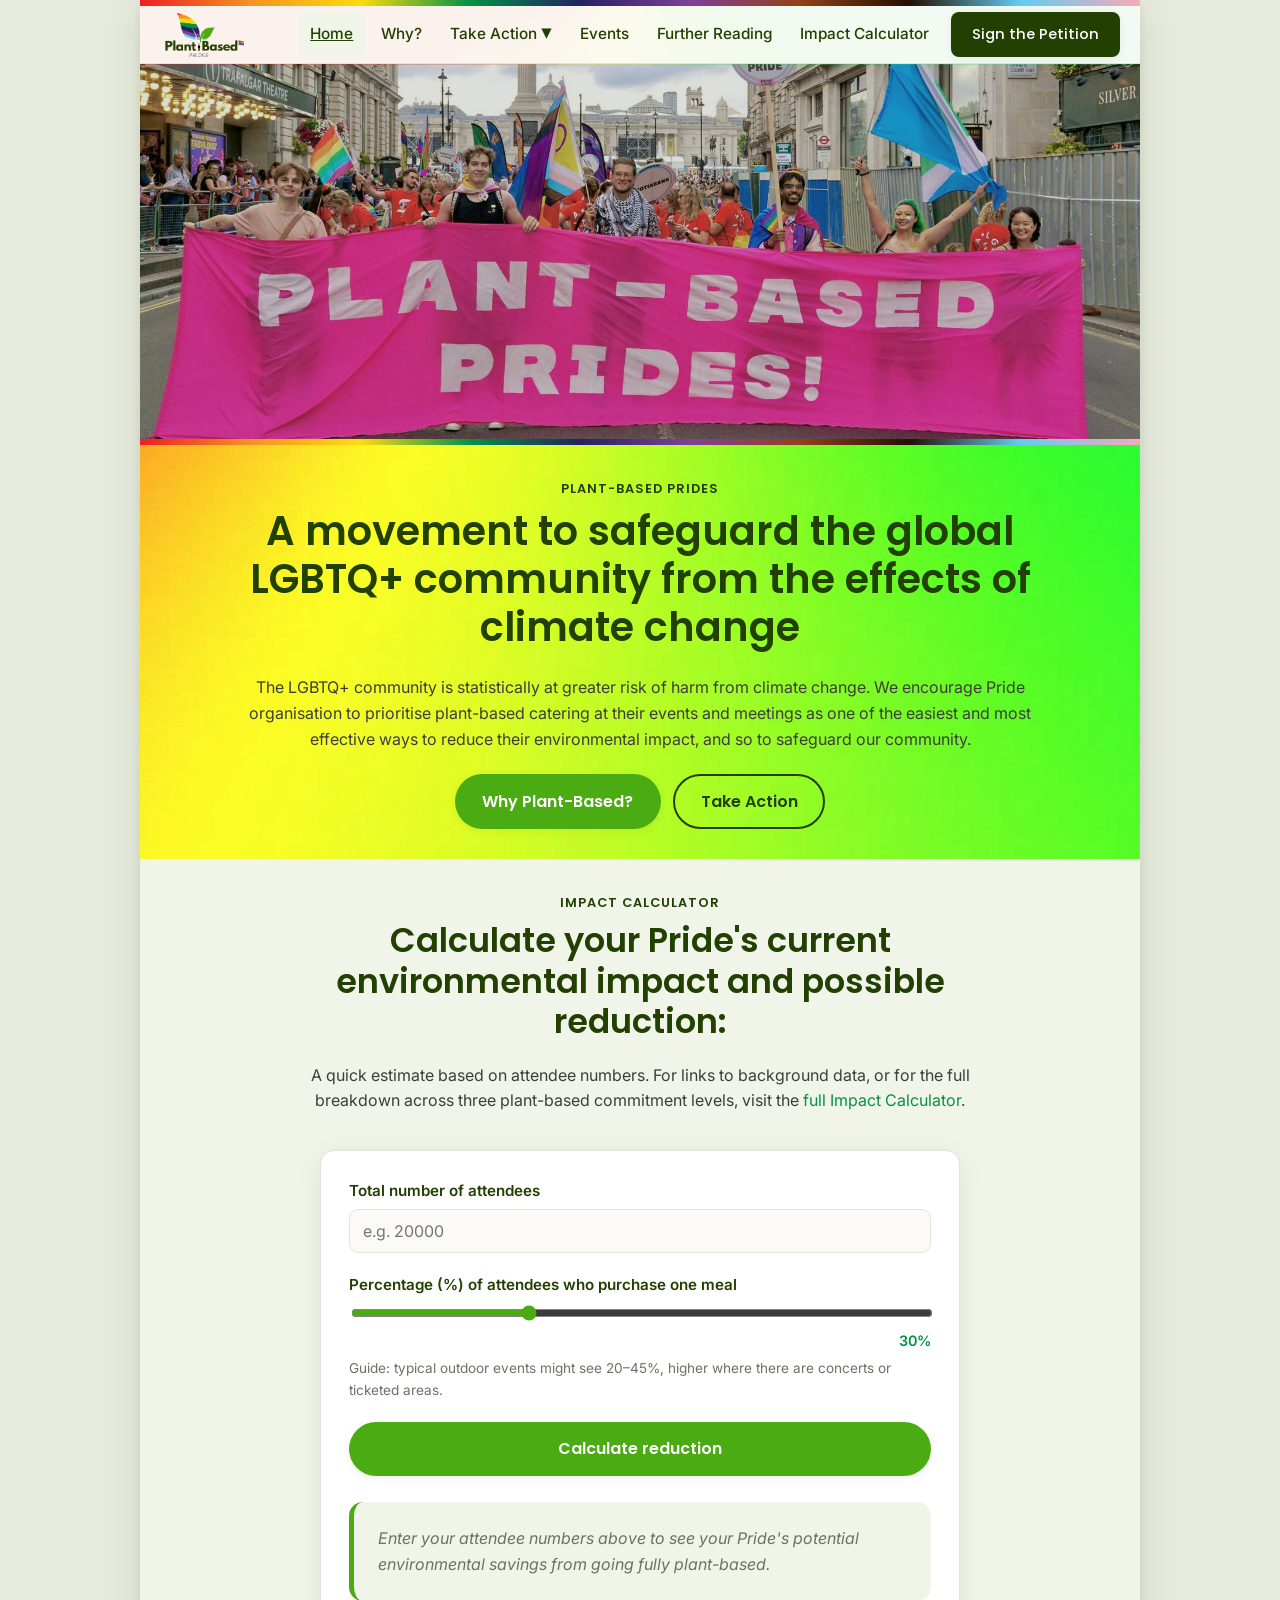
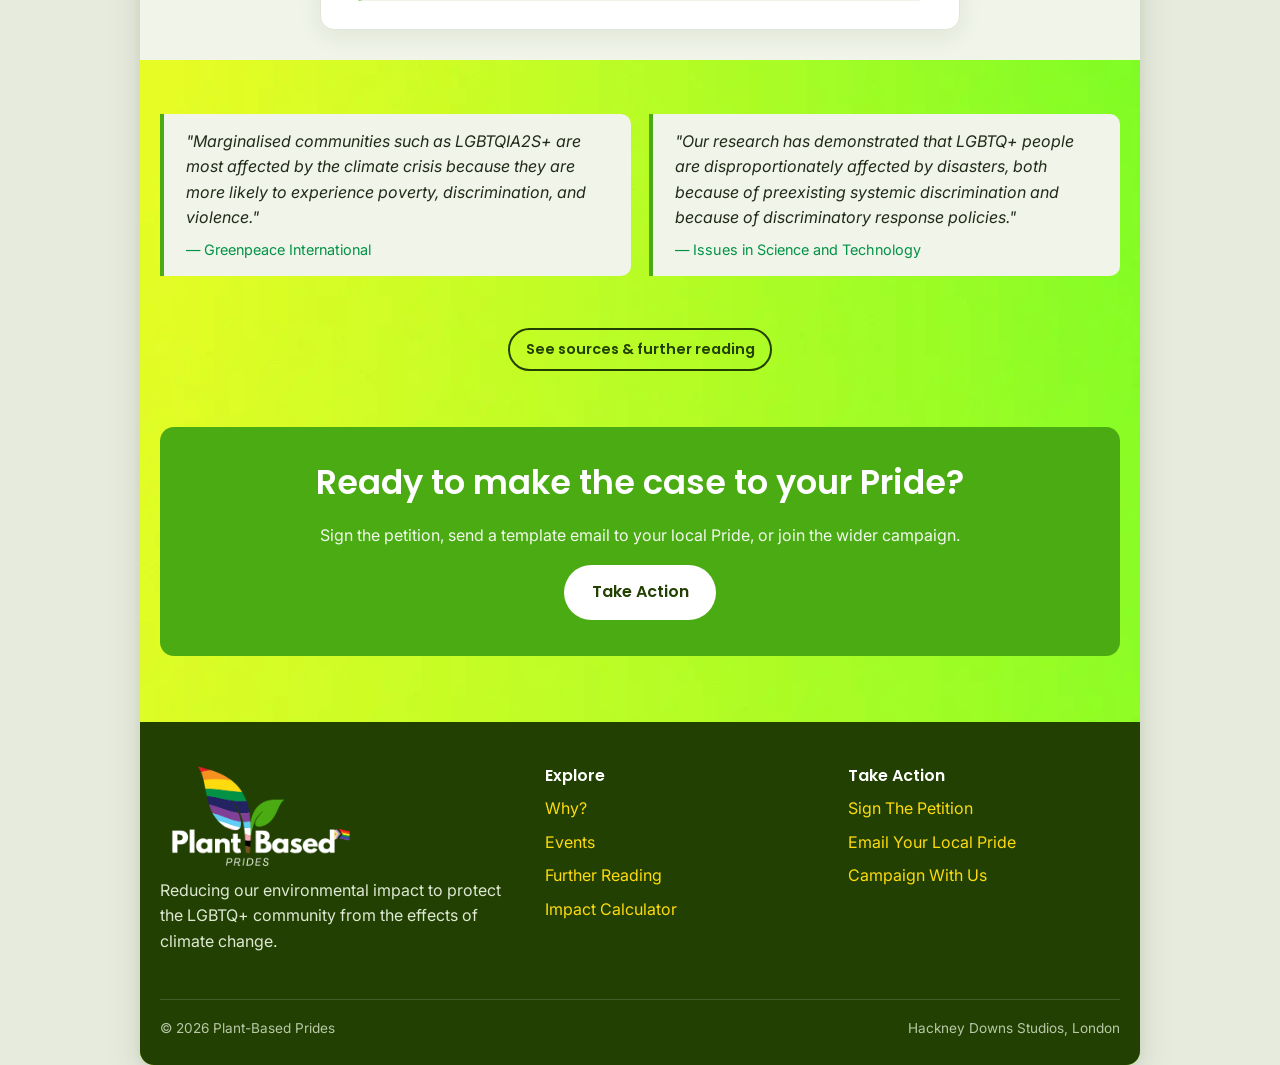
==== index.html @ 800bee1b "Add files via upload" ====
<!DOCTYPE html>
<html lang="en">
<head>
<meta charset="UTF-8" />
<meta name="viewport" content="width=device-width, initial-scale=1.0" />
<title>Plant-Based Prides | Protecting the LGBTQ+ community from climate change</title>
<meta name="description" content="Plant-Based Prides encourages Pride organisations to prioritise plant-based catering, reducing environmental impact to help protect the global LGBTQ+ community from climate change." />
<link rel="icon" type="image/png" href="assets/images/favicon-32.png" />
<link rel="apple-touch-icon" href="assets/images/apple-touch-icon.png" />
<link rel="preconnect" href="https://fonts.googleapis.com" />
<link rel="preconnect" href="https://fonts.gstatic.com" crossorigin />
<link href="https://fonts.googleapis.com/css2?family=Poppins:wght@500;600;700&family=Inter:wght@400;500;600&display=swap" rel="stylesheet" />
<link rel="stylesheet" href="assets/css/style.css" />
</head>
<body>

<div class="page-shell">
<header class="site-header">
  <div class="pride-stripe"></div>
  <div class="nav-wrap">
    <a href="index.html" class="brand">
      <img src="assets/images/logo-text.png" alt="Plant-Based Prides" />
    </a>
    <button class="nav-toggle" aria-label="Toggle navigation" aria-expanded="false">
      <span></span><span></span><span></span>
    </button>
    <nav class="main-nav">
      <ul>
        <li><a href="index.html">Home</a></li>
        <li><a href="why.html">Why?</a></li>
        <li class="has-dropdown">
          <a class="dropdown-toggle" href="take-action.html" aria-expanded="false">Take Action <span class="chev">&#9662;</span></a>
          <ul class="dropdown-menu">
            <li><a href="https://act.plantbasedbritain.org/plant_based_prides_petition" target="_blank" rel="noopener">Sign The Petition<span class="dd-desc">Add your name to the campaign petition</span></a></li>
            <li><a href="email-your-local-pride.html">Email Your Local Pride<span class="dd-desc">Template emails, three ways to make the case</span></a></li>
            <li><a href="https://act.plantbasedbritain.org/plant_based_pride_sign_up" target="_blank" rel="noopener">Campaign With Us<span class="dd-desc">Join the wider Plant-Based Prides campaign</span></a></li>
          </ul>
        </li>
        <li><a href="events.html">Events</a></li>
        <li><a href="further-reading.html">Further Reading</a></li>
        <li><a href="impact-calculator.html">Impact Calculator</a></li>
        <li><a class="btn btn-primary btn-sm" href="https://act.plantbasedbritain.org/plant_based_prides_petition" target="_blank" rel="noopener">Sign the Petition</a></li>
      </ul>
    </nav>
  </div>
</header>

<main>

  <section class="hero">
    <div class="hero-media hero-media--home">
      <img src="assets/images/hero-home.jpg" alt="Plant-Based Prides marchers carrying a pink banner reading 'Plant-Based Prides!' through central London" />
      <div class="hero-caption">
        <div class="container">
          <p class="hero-tagline"></p>
        </div>
      </div>
    </div>
    <div class="pride-stripe"></div>
  </section>

  <section>
    <div class="container container-narrow text-center">
      <span class="eyebrow">Plant-Based Prides</span>
      <h1>A movement to safeguard the global LGBTQ+ community from the effects of climate change</h1>
      <p>The LGBTQ+ community is statistically at greater risk of harm from climate change. We encourage Pride organisation to prioritise plant-based catering at their events and meetings as one of the easiest and most effective ways to reduce their environmental impact, and so to safeguard our community.</p>
      <div class="btn-group" style="justify-content:center; margin-top: 22px;">
        <a href="why.html" class="btn btn-primary">Why Plant-Based?</a>
        <a href="take-action.html" class="btn btn-outline">Take Action</a>
      </div>
    </div>
  </section>

  <section class="section-alt">
    <div class="container">
      <div class="text-center" style="max-width:680px; margin:0 auto 36px;">
        <span class="eyebrow">Impact Calculator</span>
        <h2>Calculate your Pride's current environmental impact and possible reduction:</h2>
        <p>A quick estimate based on attendee numbers. For links to background data, or for the full breakdown across three plant-based commitment levels, visit the <a href="impact-calculator.html">full Impact Calculator</a>.</p>
      </div>

      <div class="calc-card" style="max-width:640px; margin:0 auto;">
        <form id="miniCalcForm">
          <div class="field">
            <label for="miniAttendees">Total number of attendees</label>
            <input type="number" id="miniAttendees" min="0" placeholder="e.g. 20000" required />
          </div>
          <div class="field">
            <label for="miniMealPercent">Percentage (%) of attendees who purchase one meal</label>
            <input type="range" id="miniMealPercent" min="0" max="100" value="30" />
            <div class="range-value"><span id="miniMealPercentValue">30</span>%</div>
            <p class="field-hint">Guide: typical outdoor events might see 20&ndash;45%, higher where there are concerts or ticketed areas.</p>
          </div>
          <button type="submit" class="btn btn-primary btn-block">Calculate reduction</button>
        </form>

        <div class="results-panel empty" id="miniResults">
          Enter your attendee numbers above to see your Pride's potential environmental savings from going fully plant-based.
        </div>
      </div>
    </div>
  </section>

  <section>
    <div class="container">
      <div class="quote-grid">
        <blockquote>
          "Marginalised communities such as LGBTQIA2S+ are most affected by the climate crisis because they are more likely to experience poverty, discrimination, and violence."
          <cite>&mdash; Greenpeace International</cite>
        </blockquote>
        <blockquote>
          "Our research has demonstrated that LGBTQ+ people are disproportionately affected by disasters, both because of preexisting systemic discrimination and because of discriminatory response policies."
          <cite>&mdash; Issues in Science and Technology</cite>
        </blockquote>
      </div>
      <div class="text-center" style="margin-top:28px;">
        <a href="further-reading.html" class="btn btn-outline btn-sm">See sources &amp; further reading</a>
      </div>
    </div>
  </section>

  <section class="section-tight">
    <div class="container">
      <div class="cta-banner">
        <h2>Ready to make the case to your Pride?</h2>
        <p>Sign the petition, send a template email to your local Pride, or join the wider campaign.</p>
        <div class="btn-group" style="justify-content:center;">
          <a href="take-action.html" class="btn btn-white">Take Action</a>
        </div>
      </div>
    </div>
  </section>

</main>

<footer class="site-footer">
  <div class="container">
    <div class="footer-grid">
      <div class="footer-brand">
        <img src="assets/images/logo-text-light.png" alt="Plant-Based Prides" />
        <p>Reducing our environmental impact to protect the LGBTQ+ community from the effects of climate change.</p>
      </div>
      <div>
        <h4>Explore</h4>
        <ul>
          <li><a href="why.html">Why?</a></li>
          <li><a href="events.html">Events</a></li>
          <li><a href="further-reading.html">Further Reading</a></li>
          <li><a href="impact-calculator.html">Impact Calculator</a></li>
        </ul>
      </div>
      <div>
        <h4>Take Action</h4>
        <ul>
          <li><a href="https://act.plantbasedbritain.org/plant_based_prides_petition" target="_blank" rel="noopener">Sign The Petition</a></li>
          <li><a href="email-your-local-pride.html">Email Your Local Pride</a></li>
          <li><a href="https://act.plantbasedbritain.org/plant_based_pride_sign_up" target="_blank" rel="noopener">Campaign With Us</a></li>
        </ul>
      </div>
    </div>
    <div class="footer-bottom">
      <span>&copy; <span id="year"></span> Plant-Based Prides</span>
      <span>Hackney Downs Studios, London</span>
    </div>
  </div>
</footer>
</div>

<script>document.getElementById('year').textContent = new Date().getFullYear();</script>
<script src="assets/js/calculator.js"></script>
<script src="assets/js/main.js"></script>
<script>
  document.addEventListener("DOMContentLoaded", () => {
    const slider = document.getElementById("miniMealPercent");
    const sliderValue = document.getElementById("miniMealPercentValue");
    const form = document.getElementById("miniCalcForm");
    const results = document.getElementById("miniResults");

    slider.addEventListener("input", () => { sliderValue.textContent = slider.value; });

    form.addEventListener("submit", (e) => {
      e.preventDefault();
      const attendees = document.getElementById("miniAttendees").value;
      const mealPercent = slider.value;
      const r = PBP_CALC.compute(attendees, mealPercent, 100);

      if (!attendees || Number(attendees) <= 0) {
        results.classList.add("empty");
        results.innerHTML = "Please enter a valid number of attendees.";
        return;
      }

      results.classList.remove("empty");
      results.innerHTML = `
        <h3>Going 100% plant-based could save:</h3>
        <div class="stat-grid">
          <div class="stat"><span class="stat-value">${PBP_CALC.fmt(r.co2Saved, 0)} kg</span><span class="stat-label">CO&#8322;e saved</span></div>
          <div class="stat"><span class="stat-value">${PBP_CALC.fmt(r.landSaved, 0)} ft&sup2;</span><span class="stat-label">Land saved</span></div>
          <div class="stat"><span class="stat-value">${PBP_CALC.fmt(r.waterSaved, 0)} L</span><span class="stat-label">Water saved</span></div>
        </div>
        <p class="equivalents">That's roughly the same as ${PBP_CALC.fmt(r.equivalents.treesSaved,0)} trees' worth of CO&#8322; absorbed in a year, and ${PBP_CALC.fmt(r.equivalents.poolsSaved,2)} Olympic swimming pools of water.</p>
        <p><a href="impact-calculator.html">See the 60% and 30% plant-based options &rarr;</a></p>
      `;
    });
  });
</script>

</body>
</html>
---- assets/css/style.css ----
/* ==========================================================================
   Plant-Based Prides — global stylesheet
   Palette sampled directly from the campaign logo:
   - Dark green   #214001  (wordmark / body headings)
   - Leaf green   #4BAB13  (primary action colour)
   - Deep green   #029246  (secondary accent / stripe)
   - Charcoal     #3D3D3D  (body text)
   Progress Pride flag colours (decorative stripe only):
   red #EE1E25, orange #F59121, yellow #FEDB0E, green #029246,
   navy #232262, purple #804096, light blue #61CDF4, pink #F7AAB6
   ========================================================================== */

:root {
  --pbp-dark-green: #214001;
  --pbp-green: #4bab13;
  --pbp-green-deep: #029246;
  --pbp-charcoal: #3d3d3d;
  --pbp-ink: #202b18;
  --pbp-bg: #fbfaf6;
  --pbp-bg-alt: #f0f4e9;
  --pbp-white: #ffffff;
  --pbp-border: #e1e5d8;

  --pbp-red: #ee1e25;
  --pbp-orange: #f59121;
  --pbp-yellow: #fedb0e;
  --pbp-navy: #232262;
  --pbp-purple: #804096;
  --pbp-lightblue: #61cdf4;
  --pbp-pink: #f7aab6;
  --pbp-brown: #934118;
  --pbp-black: #240f00;

  --pride-stripe: linear-gradient(
    90deg,
    var(--pbp-red) 0%,
    var(--pbp-orange) 11%,
    var(--pbp-yellow) 22%,
    var(--pbp-green-deep) 33%,
    var(--pbp-navy) 44%,
    var(--pbp-purple) 55%,
    var(--pbp-brown) 66%,
    var(--pbp-black) 77%,
    var(--pbp-lightblue) 88%,
    var(--pbp-pink) 100%
  );

  --font-heading: "Poppins", "Segoe UI", system-ui, sans-serif;
  --font-body: "Inter", "Segoe UI", system-ui, -apple-system, sans-serif;

  --container-width: 1000px;
  --radius: 14px;
  --shadow-soft: 0 6px 24px rgba(33, 64, 1, 0.08);
  --shadow-card: 0 2px 10px rgba(33, 64, 1, 0.07);
}

/* ---------- Reset ---------- */
* { box-sizing: border-box; }
html { scroll-behavior: smooth; }
body {
  margin: 0;
  font-family: var(--font-body);
  color: var(--pbp-charcoal);
  background: #e7ebde;
  line-height: 1.6;
  -webkit-font-smoothing: antialiased;
}

/* Boxed page shell — keeps the whole site (including hero images) capped at
   a comfortable reading width, set slightly apart from the page backdrop
   with a soft shadow. */
.page-shell {
  max-width: var(--container-width);
  margin: 0 auto;
  background-color: var(--pbp-bg);
  /* Decorative background: bg-tile.webp is bg.png stacked on top of its own
     vertical flip (so it's twice bg.png's height). Anchoring it to the top
     and repeating it vertically means the first "page" of it lines up with
     bg.png exactly (i.e. pages under ~3000px just show the top of bg.png,
     cropped at the bottom, same on every page); on taller pages it carries
     on into the mirrored half and then repeats, and because each half is a
     mirror of the last, the repeat is seamless with no visible join.
     Regenerate bg-tile.webp (see README-SITE-GUIDE.md) if bg.png changes. */
  background-image: url("../images/bg-tile.webp");
  background-repeat: repeat-y;
  background-position: top center;
  background-size: 100% auto;
  box-shadow: 0 10px 34px rgba(33, 64, 1, 0.14), 0 2px 8px rgba(33, 64, 1, 0.06);
  /* Curved corners only at the bottom — square at the top. */
  border-radius: 0 0 var(--radius) var(--radius);
  overflow: hidden;
  min-height: 100vh;
}
@media (max-width: 800px) {
  .page-shell { box-shadow: none; border-radius: 0; }
}
img { max-width: 100%; display: block; }
a { color: var(--pbp-green-deep); text-decoration: none; }
a:hover { text-decoration: underline; }
h1, h2, h3, h4 {
  font-family: var(--font-heading);
  color: var(--pbp-dark-green);
  line-height: 1.2;
  margin: 0 0 0.6em;
  font-weight: 600;
}
h1 { font-size: clamp(2rem, 4.5vw, 2.5rem); }
h2 { font-size: clamp(1.5rem, 3vw, 2.1rem); }
h3 { font-size: 1.25rem; }
p { margin: 0 0 1em; }
ul, ol { padding-left: 1.3em; }
blockquote {
  margin: 1.5em 0;
  padding: 0.9em 1.4em;
  border-left: 4px solid var(--pbp-green);
  background: var(--pbp-bg-alt);
  border-radius: 0 10px 10px 0;
  font-style: italic;
  color: var(--pbp-ink);
}
blockquote cite {
  display: block;
  margin-top: 0.5em;
  font-style: normal;
  font-size: 0.9rem;
  color: var(--pbp-green-deep);
}
code { background: var(--pbp-bg-alt); padding: 0.1em 0.4em; border-radius: 4px; }

/* ---------- Layout helpers ---------- */
.container {
  width: 100%;
  max-width: var(--container-width);
  margin: 0 auto;
  padding: 0 20px;
}
.container-narrow { max-width: 860px; }
.container-narrow { padding: 0 8px; }
section { padding: 30px 0; }
.section-alt { background: var(--pbp-bg-alt); }
.section-tight { padding: 26px 0; }
.text-center { text-align: center; }
.stack-sm > * + * { margin-top: 0.75em; }

.pride-stripe {
  height: 6px;
  width: 100%;
  background: var(--pride-stripe);
}

.eyebrow {
  display: inline-block;
  font-family: var(--font-heading);
  font-weight: 600;
  font-size: 0.8rem;
  letter-spacing: 0.08em;
  text-transform: uppercase;
  color: var(--pbp-dark-green);
  margin-bottom: 0.6em;
}

/* ---------- Buttons ---------- */
.btn {
  display: inline-flex;
  align-items: center;
  gap: 0.5em;
  font-family: var(--font-heading);
  font-weight: 600;
  font-size: 1rem;
  padding: 0.8em 1.6em;
  border-radius: 999px;
  border: 2px solid transparent;
  cursor: pointer;
  transition: transform 0.15s ease, box-shadow 0.15s ease, background 0.15s ease, color 0.15s ease;
  text-decoration: none;
}
.btn:hover { transform: translateY(-2px); text-decoration: none; }
.btn-primary {
  background: var(--pbp-green);
  color: var(--pbp-white);
  box-shadow: var(--shadow-card);
}
.btn-primary:hover { background: var(--pbp-dark-green); color: var(--pbp-white); }
.btn-outline {
  background: transparent;
  border-color: var(--pbp-dark-green);
  color: var(--pbp-dark-green);
}
.btn-outline:hover { background: var(--pbp-dark-green); color: var(--pbp-white); }
.btn-white {
  background: var(--pbp-white);
  color: var(--pbp-dark-green);
}
.btn-white:hover { background: var(--pbp-yellow); color: var(--pbp-dark-green); }
.btn-block { width: 100%; justify-content: center; }
.btn-sm { padding: 0.55em 1.1em; font-size: 0.9rem; }
.btn-group { display: flex; flex-wrap: wrap; gap: 12px; }

/* ---------- Header / Nav ---------- */
.site-header {
  position: sticky;
  top: 0;
  z-index: 100;
  background: rgba(251, 250, 246, 0.96);
  backdrop-filter: blur(6px);
  border-bottom: 1px solid var(--pbp-border);
}
.nav-wrap {
  display: flex;
  align-items: center;
  justify-content: space-between;
  padding: 6px 20px;
  max-width: var(--container-width);
  margin: 0 auto;
  gap: 16px;
}
.brand {
  display: flex;
  align-items: center;
  gap: 10px;
  flex-shrink: 0;
}
.brand img { height: 44px; width: auto; }
.brand-name { display: none; }

.nav-toggle {
  display: none;
  background: none;
  border: none;
  cursor: pointer;
  padding: 8px;
}
.nav-toggle span {
  display: block;
  width: 26px;
  height: 3px;
  margin: 5px 0;
  background: var(--pbp-dark-green);
  border-radius: 2px;
  transition: 0.2s;
}

.main-nav ul {
  list-style: none;
  display: flex;
  align-items: center;
  gap: 4px;
  margin: 0;
  padding: 0;
  flex-wrap: wrap;
}
.main-nav a {
  color: var(--pbp-dark-green);
  font-weight: 500;
  font-size: 0.96rem;
  padding: 10px 12px;
  border-radius: 8px;
  text-decoration: none;
  display: inline-block;
}
.main-nav a:hover,
.main-nav a.active {
  background: var(--pbp-bg-alt);
  color: var(--pbp-dark-green);
  text-decoration: underline;
}
.main-nav .btn-primary {
  margin-left: 6px;
  padding: 0.6em 1.3em;
  font-size: 0.92rem;
  background: var(--pbp-dark-green);
  color: var(--pbp-white);
}
.main-nav .btn-primary:hover { background: var(--pbp-green); color: var(--pbp-white); }

.has-dropdown { position: relative; }
.dropdown-toggle {
  display: inline-flex;
  align-items: center;
  gap: 4px;
  background: none;
  border: none;
  font: inherit;
  cursor: pointer;
  color: var(--pbp-dark-green);
  font-weight: 500;
  font-size: 0.96rem;
  padding: 10px 12px;
  border-radius: 8px;
}
.dropdown-toggle:hover { background: var(--pbp-bg-alt); color: var(--pbp-dark-green); text-decoration: underline; }
.dropdown-toggle .chev { transition: transform 0.15s ease; font-size: 1.35em; line-height: 1; }
.has-dropdown.open .dropdown-toggle .chev { transform: rotate(180deg); }

/* Show dropdown on hover for mouse users (desktop only); click toggle still
   works for touch/keyboard and keeps it open after the mouse leaves. */
@media (min-width: 761px) {
  .has-dropdown:hover .dropdown-menu {
    opacity: 1;
    visibility: visible;
    transform: translateY(0);
  }
  .has-dropdown:hover .dropdown-toggle .chev {
    transform: rotate(180deg);
  }
}

.dropdown-menu {
  list-style: none;
  margin: 0;
  padding: 8px;
  position: absolute;
  top: calc(100% + 6px);
  left: 0;
  min-width: 230px;
  background: var(--pbp-white);
  border: 1px solid var(--pbp-border);
  border-radius: 12px;
  box-shadow: var(--shadow-soft);
  opacity: 0;
  visibility: hidden;
  transform: translateY(6px);
  transition: opacity 0.15s ease, transform 0.15s ease, visibility 0.15s;
  z-index: 50;
}
.has-dropdown.open .dropdown-menu {
  opacity: 1;
  visibility: visible;
  transform: translateY(0);
}
.dropdown-menu li + li { margin-top: 2px; }
.dropdown-menu a {
  display: block;
  padding: 10px 12px;
  border-radius: 8px;
  font-size: 0.94rem;
  color: var(--pbp-ink);
}
.dropdown-menu a:hover { background: var(--pbp-bg-alt); color: var(--pbp-green-deep); }
.dropdown-menu .dd-desc {
  display: block;
  font-size: 0.78rem;
  color: #6b7361;
  margin-top: 2px;
  font-weight: 400;
}

/* ---------- Hero ---------- */
.hero {
  padding: 0;
  overflow: hidden;
}
.hero-media {
  position: relative;
  width: 100%;
  aspect-ratio: 16 / 7;
  overflow: hidden;

  /* ---- Easy image controls ----
     --img-x / --img-y  : focus point of the image, 0 = left/top, 1 = right/bottom, 0.5 = centered.
       NOTE: if the image's own proportions are close to the box's shape on one axis,
       there may be no room left for it to slide on that axis — nudge --img-zoom up
       a little (e.g. 1.1–1.3) to free up movement on both axes at once.
     --img-zoom : how far to zoom into the image beyond the minimum needed to fill the
       box, e.g. 1 = no extra zoom, 1.2 = 20% closer in. Also useful just to crop in
       tighter on the image generally.
     --crop-top/right/bottom/left : how much to trim off that edge, as a fraction
       from 0 (no crop) to just under 1 (e.g. 0.1 = trim 10% off that side).
     Edit the values on the .hero-media--home / .hero-media--why blocks below
     (or add a new modifier block the same way) — nothing else needs to change. */
  --img-x: 0.5;
  --img-y: 0.5;
  --img-zoom: 1;
  --crop-top: 0;
  --crop-right: 0;
  --crop-bottom: 0;
  --crop-left: 0;
}
.hero-media img {
  width: 100%;
  height: 100%;
  object-fit: cover;
  object-position: calc(var(--img-x) * 100%) calc(var(--img-y) * 100%);
  transform-origin: calc(var(--img-x) * 100%) calc(var(--img-y) * 100%);
  transform: scale(calc(var(--img-zoom) * max(
    calc(1 / (1 - var(--crop-left) - var(--crop-right))),
    calc(1 / (1 - var(--crop-top) - var(--crop-bottom)))
  )));
  clip-path: inset(
    calc(var(--crop-top) * 100%)
    calc(var(--crop-right) * 100%)
    calc(var(--crop-bottom) * 100%)
    calc(var(--crop-left) * 100%)
  );
}

/* Homepage hero image */
.hero-media--home {
  aspect-ratio: 16 / 6;
  --img-x: 0.5;
  --img-y: 0.4;
  --img-zoom: 1.0;
  --crop-top: 0;
  --crop-right: 0;
  --crop-bottom: 0;
  --crop-left: 0;
}

/* "Why?" page hero image */
.hero-media--why {
  aspect-ratio: 16 / 6;
  --img-x: 0.5;
  --img-y: 0.4;
  --img-zoom: 1.0;
  --crop-top: 0;
  --crop-right: 0;
  --crop-bottom: 0;
  --crop-left: 0;
}

.hero-media::after {
  content: "";
  position: absolute;
  inset: 0;
  background: linear-gradient(180deg, rgba(20, 35, 5, 0.15) 100%, rgba(20, 35, 5, 0.55) 500%);
  pointer-events: none; /* let clicks pass through to links in .hero-caption */
}
.hero-caption {
  position: absolute;
  bottom: 0;
  left: 0;
  right: 0;
  padding: 28px 24px 32px;
  color: var(--pbp-white);
  text-align: center;
}
.hero-caption .container { padding: 0; max-width: var(--container-width); margin: 0 auto; }
.hero-tagline {
  font-family: var(--font-heading);
  font-size: clamp(1.1rem, 2.6vw, 1.5rem);
  font-weight: 600;
  max-width: 780px;
  margin: 0 auto;
  color: #ffffff;
  text-shadow: 0 2px 10px rgba(0, 0, 0, 0.35);
}
.hero-tagline a {
  color: var(--pbp-yellow);
  text-decoration: underline;
  pointer-events: auto;
  position: relative;
  z-index: 1;
}

.page-hero {
  padding: 64px 0 40px;
  text-align: center;
  background: var(--pbp-bg-alt);
}
.page-hero p { max-width: 640px; margin: 0 auto; color: var(--pbp-ink); }
.page-hero.with-image { padding: 0; text-align: left; }

/* ---------- Cards / grids ---------- */
.grid {
  display: grid;
  gap: 24px;
}
.grid-2 { grid-template-columns: repeat(2, 1fr); }
.grid-3 { grid-template-columns: repeat(3, 1fr); }

.card {
  background: var(--pbp-white);
  border: 1px solid var(--pbp-border);
  border-radius: var(--radius);
  padding: 28px;
  box-shadow: var(--shadow-card);
}
.card h3 { margin-bottom: 0.4em; }
.card .icon {
  width: 46px;
  height: 46px;
  border-radius: 12px;
  background: var(--pbp-bg-alt);
  display: flex;
  align-items: center;
  justify-content: center;
  font-size: 1.4rem;
  margin-bottom: 14px;
}

.quote-grid { display: grid; gap: 18px; grid-template-columns: repeat(2, 1fr); }

/* ---------- Tabs (calculator % / email templates) ---------- */
.tabs {
  display: flex;
  gap: 8px;
  flex-wrap: wrap;
  border-bottom: 2px solid var(--pbp-border);
  margin-bottom: 24px;
}
.tab-btn {
  font-family: var(--font-heading);
  font-weight: 600;
  font-size: 0.95rem;
  background: none;
  border: none;
  padding: 12px 18px;
  cursor: pointer;
  color: #6b7361;
  border-bottom: 3px solid transparent;
  margin-bottom: -2px;
  transition: color 0.15s ease, border-color 0.15s ease;
}
.tab-btn:hover { color: var(--pbp-green-deep); }
.tab-btn.active {
  color: var(--pbp-dark-green);
  border-bottom-color: var(--pbp-green);
}
.tab-panel { display: none; }
.tab-panel.active { display: block; animation: fadeIn 0.2s ease; }
@keyframes fadeIn { from { opacity: 0; } to { opacity: 1; } }

/* ---------- Forms / Calculator ---------- */
.calc-card {
  background: var(--pbp-white);
  border: 1px solid var(--pbp-border);
  border-radius: var(--radius);
  padding: 28px;
  box-shadow: var(--shadow-soft);
}
.field { margin-bottom: 20px; }
.field label {
  display: block;
  font-weight: 600;
  color: var(--pbp-dark-green);
  margin-bottom: 6px;
  font-size: 0.95rem;
}
.field input[type="number"],
.field select,
.field textarea {
  width: 100%;
  padding: 11px 13px;
  border: 1.5px solid var(--pbp-border);
  border-radius: 9px;
  font-size: 1rem;
  font-family: var(--font-body);
  background: var(--pbp-bg);
  color: var(--pbp-ink);
}
.field input[type="number"]:focus,
.field select:focus,
.field textarea:focus {
  outline: none;
  border-color: var(--pbp-green);
}
.field input[type="range"] {
  width: 100%;
  accent-color: var(--pbp-green);
}
.range-value {
  text-align: right;
  font-weight: 600;
  color: var(--pbp-green-deep);
  font-size: 0.9rem;
}
.field-hint {
  font-size: 0.85rem;
  color: #6b7361;
  margin-top: 6px;
}

.results-panel {
  margin-top: 26px;
  padding: 24px;
  border-radius: var(--radius);
  background: var(--pbp-bg-alt);
  border-left: 5px solid var(--pbp-green);
}
.results-panel.empty { color: #6b7361; font-style: italic; }
.stat-grid {
  display: grid;
  gap: 16px;
  grid-template-columns: repeat(3, 1fr);
  margin: 18px 0;
}
.stat {
  background: var(--pbp-white);
  border-radius: 10px;
  padding: 16px;
  text-align: center;
  border: 1px solid var(--pbp-border);
}
.stat .stat-value {
  display: block;
  font-family: var(--font-heading);
  font-size: 1.5rem;
  font-weight: 700;
  color: var(--pbp-green-deep);
}
.stat .stat-label {
  font-size: 0.8rem;
  color: #6b7361;
  text-transform: uppercase;
  letter-spacing: 0.03em;
}
.equivalents {
  font-style: italic;
  color: var(--pbp-ink);
}

/* ---------- Email template box ---------- */
.email-box {
  background: var(--pbp-bg);
  border: 1.5px dashed var(--pbp-green-deep);
  border-radius: var(--radius);
  padding: 22px 24px;
  white-space: pre-wrap;
  font-family: "Courier New", ui-monospace, monospace;
  font-size: 0.92rem;
  line-height: 1.7;
  color: var(--pbp-ink);
  max-height: 480px;
  overflow-y: auto;
}
.copy-row {
  display: flex;
  justify-content: flex-end;
  margin-bottom: 10px;
}
.copy-feedback {
  font-size: 0.85rem;
  color: var(--pbp-green-deep);
  font-weight: 600;
  margin-left: 10px;
  opacity: 0;
  transition: opacity 0.2s ease;
}
.copy-feedback.show { opacity: 1; }

/* ---------- Events ---------- */
.event-card {
  display: flex;
  gap: 20px;
  background: var(--pbp-white);
  border: 1px solid var(--pbp-border);
  border-radius: var(--radius);
  padding: 22px;
  box-shadow: var(--shadow-card);
}
.event-date {
  flex-shrink: 0;
  width: 84px;
  text-align: center;
  background: var(--pbp-bg-alt);
  border-radius: 10px;
  padding: 12px 6px;
  font-family: var(--font-heading);
}
.event-date .day { display: block; font-size: 1.6rem; font-weight: 700; color: var(--pbp-green-deep); line-height: 1; }
.event-date .month { display: block; font-size: 0.8rem; text-transform: uppercase; color: var(--pbp-dark-green); margin-top: 4px; }
.event-date .year { display: block; font-size: 0.72rem; color: #6b7361; }
.event-body h3 { margin-bottom: 0.2em; }
.event-meta { font-size: 0.88rem; color: #6b7361; margin-bottom: 0.5em; }
.event-empty {
  text-align: center;
  padding: 48px 24px;
  color: #6b7361;
  border: 1.5px dashed var(--pbp-border);
  border-radius: var(--radius);
}

/* ---------- Further reading ---------- */
.source-list { list-style: none; padding: 0; margin: 0; }
.source-list li {
  padding: 14px 0;
  border-bottom: 1px solid var(--pbp-border);
}
.source-list li:last-child { border-bottom: none; }
.source-list a { font-weight: 600; }
.source-list .src-note { display: block; font-size: 0.87rem; color: #6b7361; margin-top: 2px; }

/* ---------- Footer ---------- */
.site-footer {
  background: var(--pbp-dark-green);
  color: #dfe8d3;
  padding: 44px 0 26px;
  margin-top: 40px;
}
.site-footer a { color: var(--pbp-yellow); }
.footer-grid {
  display: grid;
  grid-template-columns: 1.3fr 1fr 1fr;
  gap: 32px;
  margin-bottom: 28px;
}
.footer-grid h4 { color: var(--pbp-white); font-size: 1rem; margin-bottom: 0.7em; }
.footer-grid ul { list-style: none; padding: 0; margin: 0; }
.footer-grid li { margin-bottom: 8px; }
.footer-brand img { height: 100px; margin-bottom: 12px; }
.footer-bottom {
  border-top: 1px solid rgba(255, 255, 255, 0.15);
  padding-top: 18px;
  font-size: 0.85rem;
  color: #b9c7a8;
  display: flex;
  justify-content: space-between;
  flex-wrap: wrap;
  gap: 10px;
}

/* ---------- Utility banner ---------- */
.cta-banner {
  background: var(--pbp-green);
  color: var(--pbp-white);
  border-radius: var(--radius);
  padding: 36px;
  text-align: center;
}
.cta-banner h2 { color: var(--pbp-white); }
.cta-banner p { color: rgba(255, 255, 255, 0.92); }

/* ---------- Responsive ---------- */
@media (max-width: 860px) {
  .grid-3 { grid-template-columns: 1fr; }
  .grid-2 { grid-template-columns: 1fr; }
  .quote-grid { grid-template-columns: 1fr; }
  .footer-grid { grid-template-columns: 1fr 1fr; }
  .stat-grid { grid-template-columns: 1fr; }
}

@media (max-width: 760px) {
  .nav-toggle { display: block; }
  .main-nav {
    display: none;
    position: absolute;
    top: 100%;
    left: 0;
    right: 0;
    background: var(--pbp-white);
    border-bottom: 1px solid var(--pbp-border);
    box-shadow: var(--shadow-soft);
  }
  .main-nav.open { display: block; }
  .main-nav ul { flex-direction: column; align-items: stretch; padding: 10px; gap: 0; }
  .main-nav a { padding: 12px 14px; }
  .main-nav .btn-primary { margin: 8px 14px 4px; text-align: center; justify-content: center; }
  .has-dropdown .dropdown-menu {
    position: static;
    box-shadow: none;
    border: none;
    opacity: 1;
    visibility: visible;
    transform: none;
    display: none;
    padding-left: 10px;
  }
  .has-dropdown.open .dropdown-menu { display: block; }
  .dropdown-toggle { width: 100%; justify-content: space-between; }
  .footer-grid { grid-template-columns: 1fr; }
  .event-card { flex-direction: column; }
  .event-date { width: 100%; display: flex; align-items: center; justify-content: center; gap: 6px; }
}

@media (max-width: 600px) {
  section { padding: 32px 0; }
  .card { padding: 20px; }
  .calc-card { padding: 20px; }
}

/* ---------- Forced mobile nav ----------
   main.js measures whether the nav items (including the Sign the Petition
   button) wrap onto a second line. If they do — even above the 760px
   breakpoint above, e.g. because of a long page title or a narrower browser
   window that isn't quite mobile-width — it adds "force-mobile-nav" to
   .site-header, which switches on the same collapsed/hamburger layout as
   the @media (max-width: 760px) block above. Keep these two in sync if you
   change one. */
.site-header.force-mobile-nav .nav-toggle { display: block; }
.site-header.force-mobile-nav .main-nav {
  display: none;
  position: absolute;
  top: 100%;
  left: 0;
  right: 0;
  background: var(--pbp-white);
  border-bottom: 1px solid var(--pbp-border);
  box-shadow: var(--shadow-soft);
}
.site-header.force-mobile-nav .main-nav.open { display: block; }
.site-header.force-mobile-nav .main-nav ul { flex-direction: column; align-items: stretch; padding: 10px; gap: 0; }
.site-header.force-mobile-nav .main-nav a { padding: 12px 14px; }
.site-header.force-mobile-nav .main-nav .btn-primary { margin: 8px 14px 4px; text-align: center; justify-content: center; }
.site-header.force-mobile-nav .has-dropdown .dropdown-menu {
  position: static;
  box-shadow: none;
  border: none;
  opacity: 1;
  visibility: visible;
  transform: none;
  display: none;
  padding-left: 10px;
}
.site-header.force-mobile-nav .has-dropdown.open .dropdown-menu { display: block; }
.site-header.force-mobile-nav .dropdown-toggle { width: 100%; justify-content: space-between; }
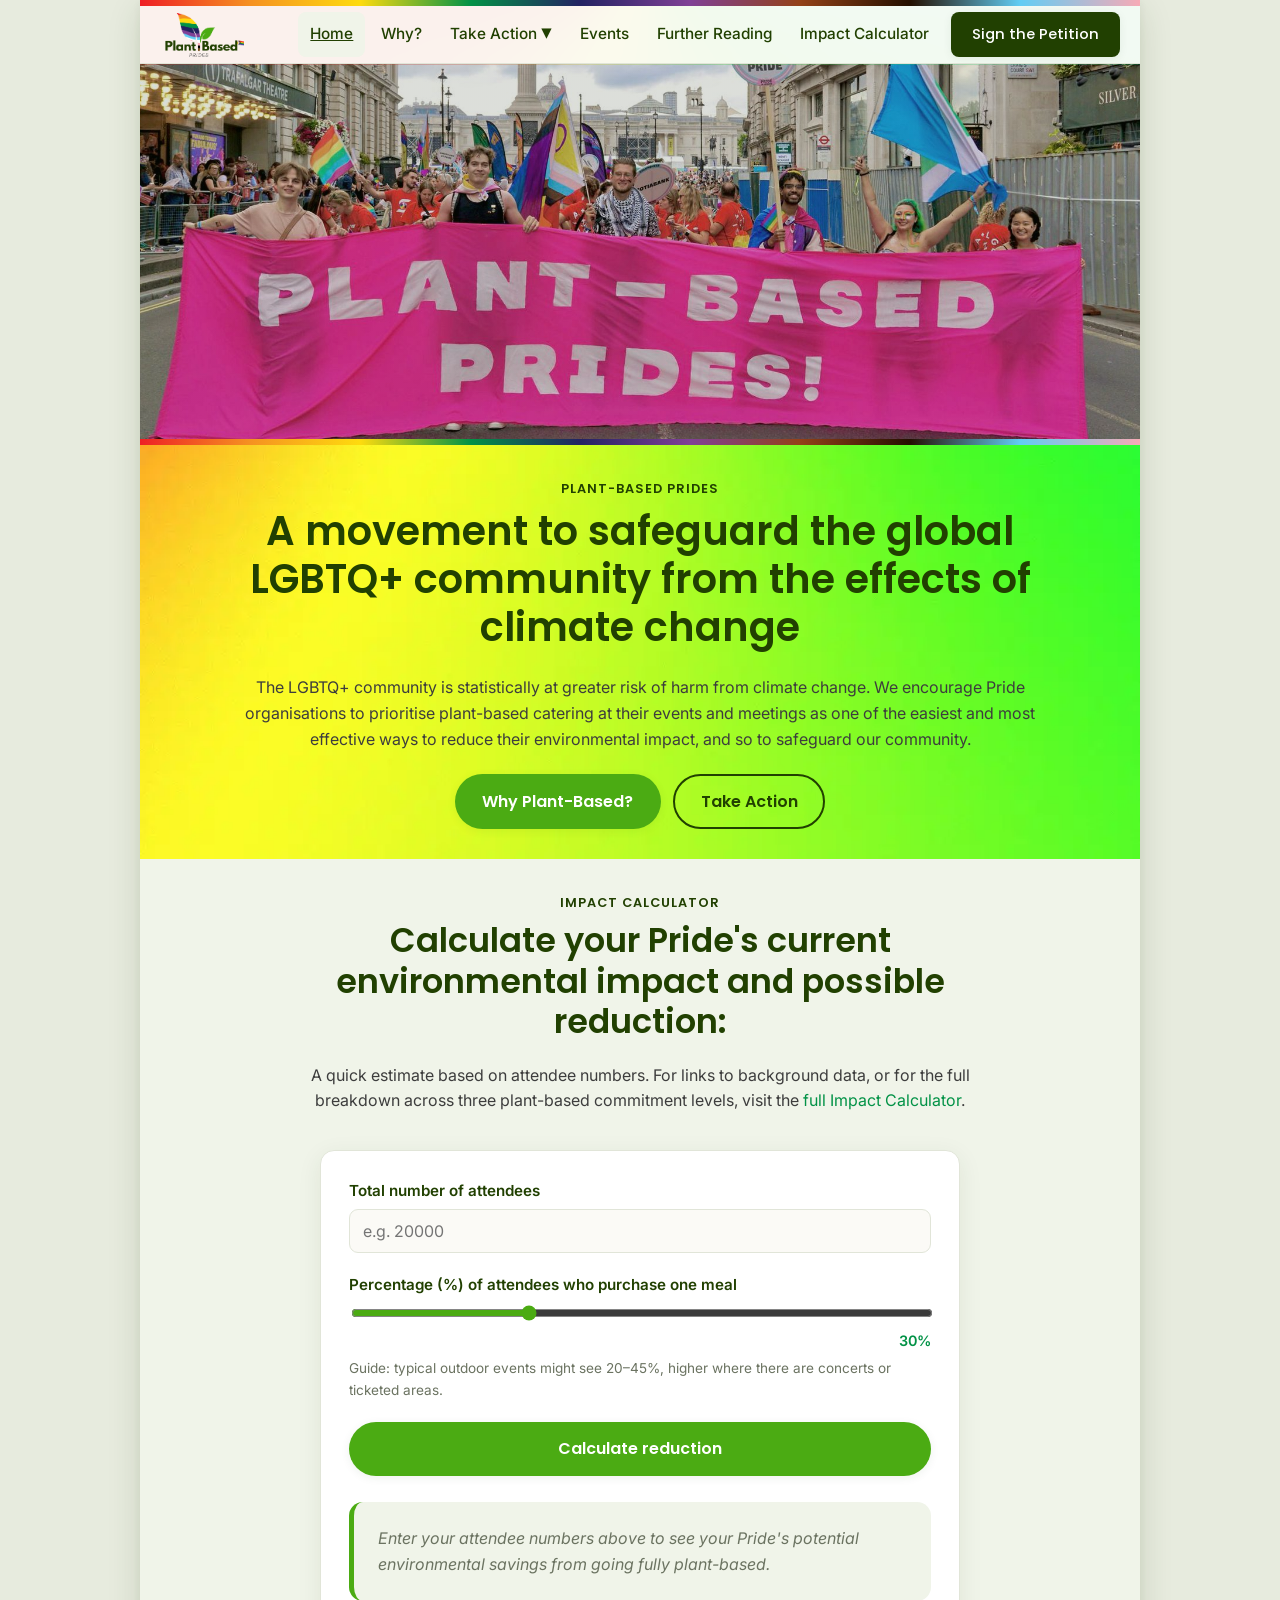
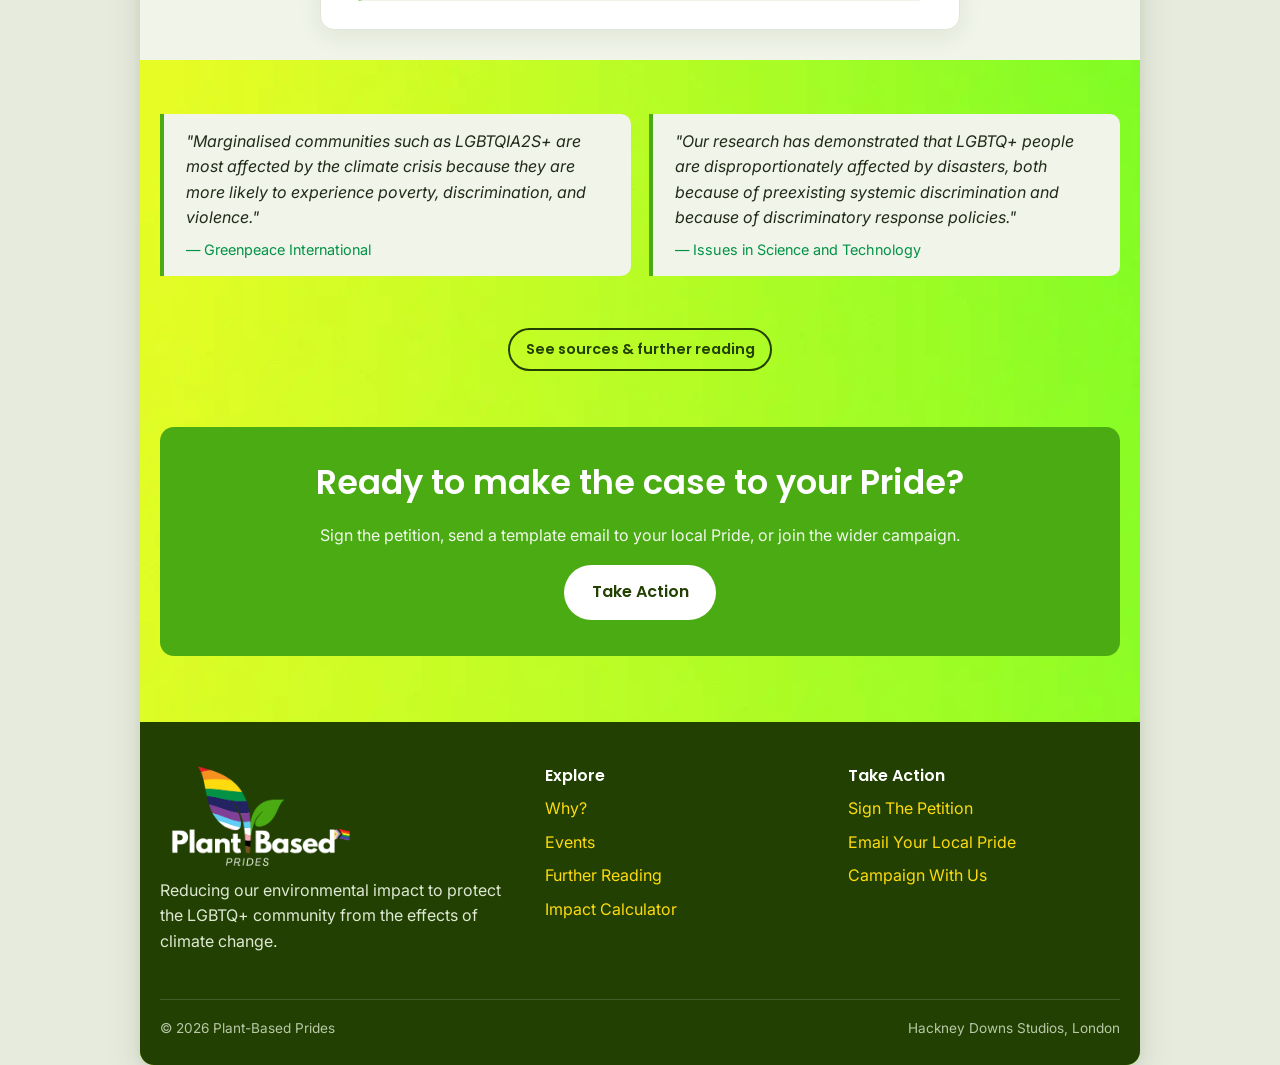
==== commit 127ffe55: "Update index.html" ====
--- a/index.html
+++ b/index.html
@@ -63,7 +63,7 @@
     <div class="container container-narrow text-center">
       <span class="eyebrow">Plant-Based Prides</span>
       <h1>A movement to safeguard the global LGBTQ+ community from the effects of climate change</h1>
-      <p>The LGBTQ+ community is statistically at greater risk of harm from climate change. We encourage Pride organisation to prioritise plant-based catering at their events and meetings as one of the easiest and most effective ways to reduce their environmental impact, and so to safeguard our community.</p>
+      <p>The LGBTQ+ community is statistically at greater risk of harm from climate change. We encourage Pride organisations to prioritise plant-based catering at their events and meetings as one of the easiest and most effective ways to reduce their environmental impact, and so to safeguard our community.</p>
       <div class="btn-group" style="justify-content:center; margin-top: 22px;">
         <a href="why.html" class="btn btn-primary">Why Plant-Based?</a>
         <a href="take-action.html" class="btn btn-outline">Take Action</a>
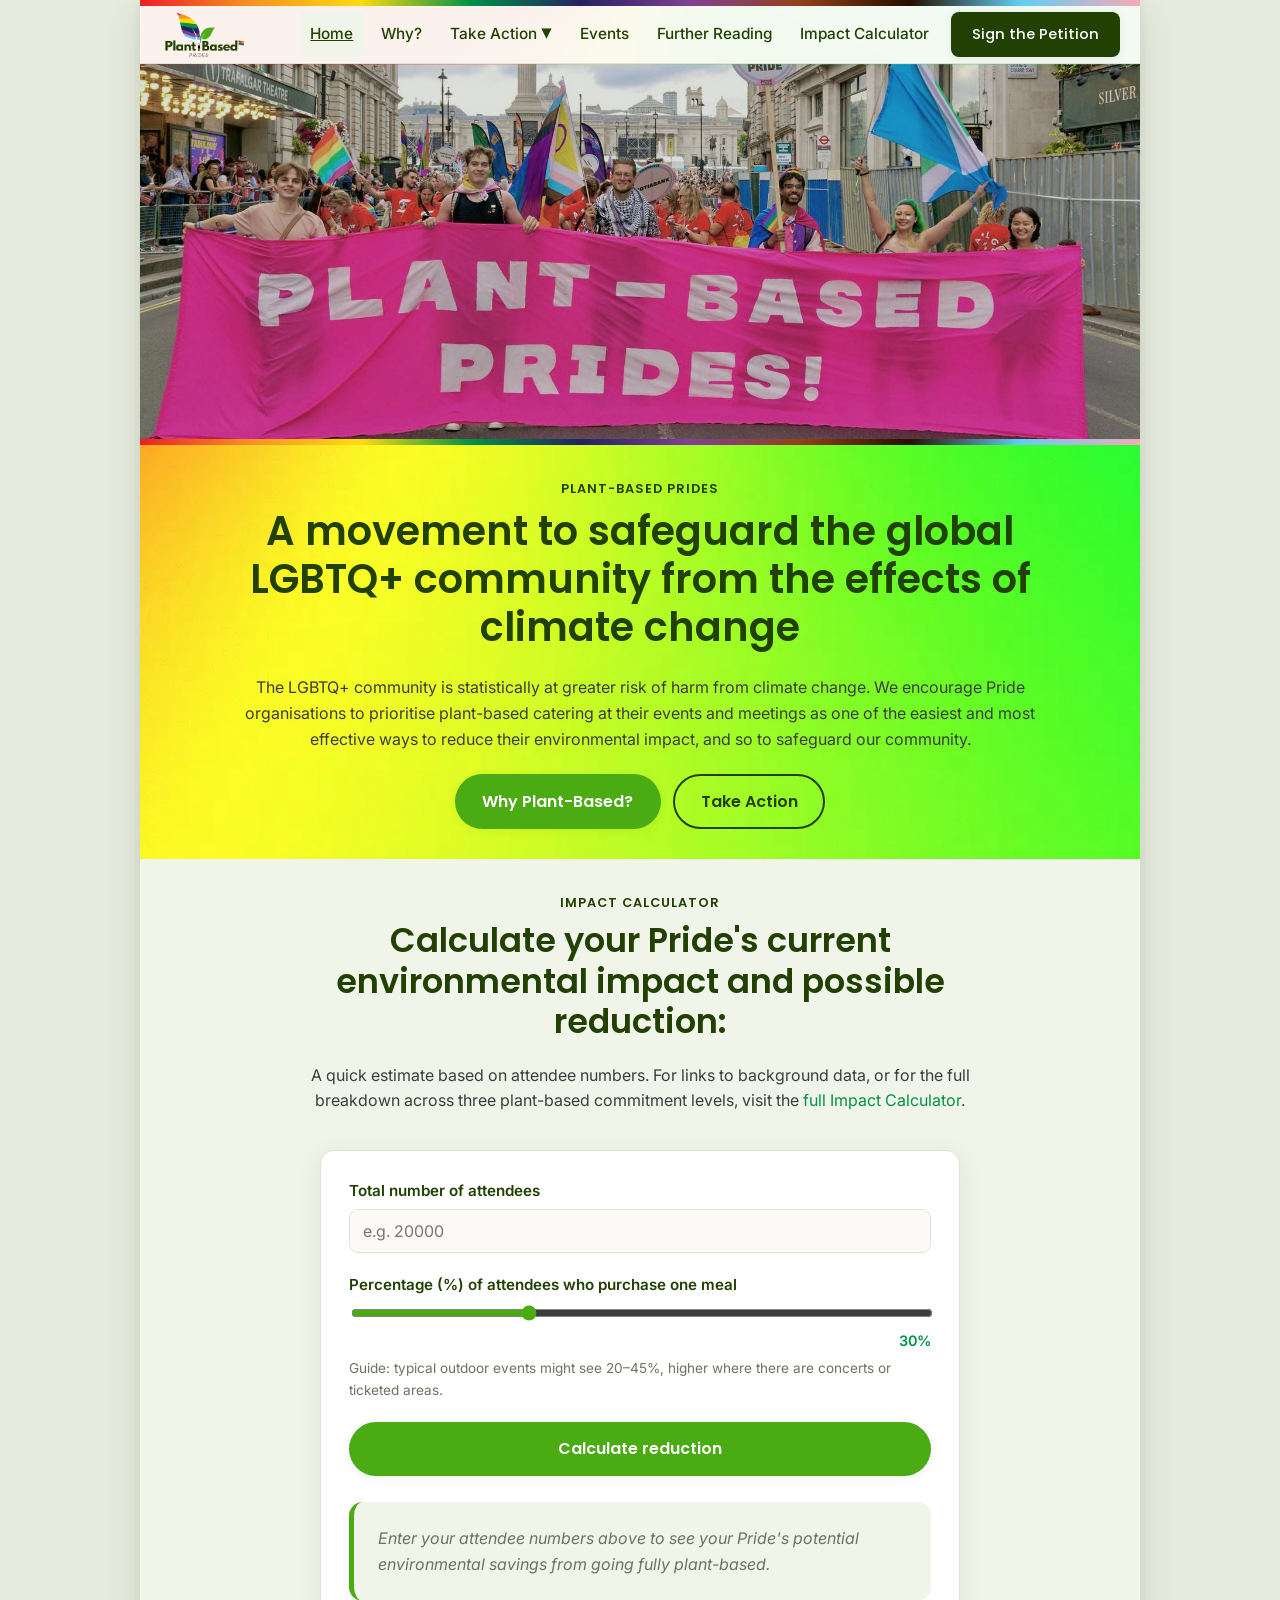
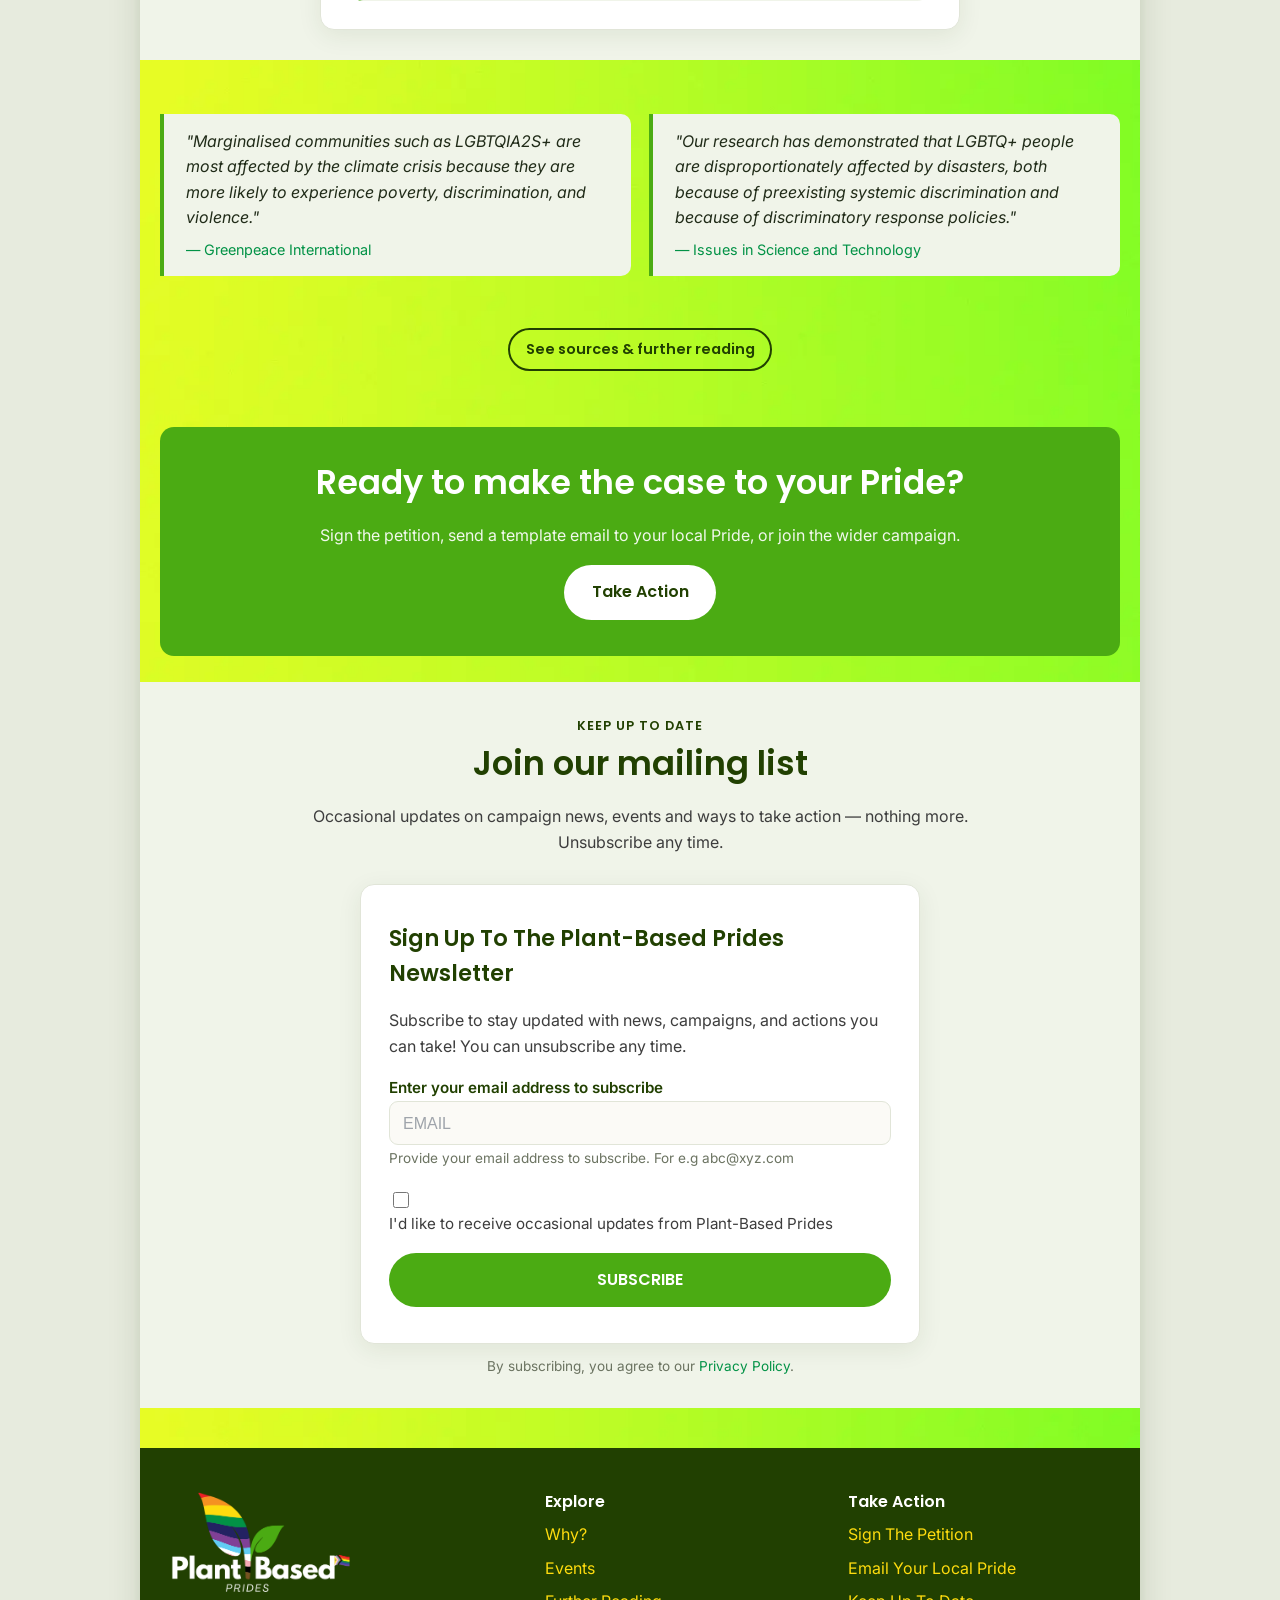
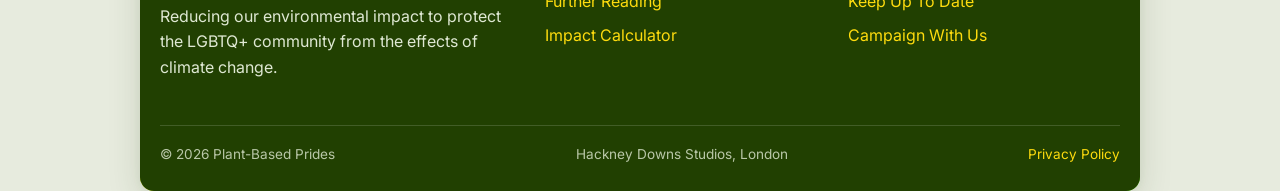
==== commit 1997ceb0: "Add files via upload" ====
--- a/index.html
+++ b/index.html
@@ -11,6 +11,33 @@
 <link rel="preconnect" href="https://fonts.gstatic.com" crossorigin />
 <link href="https://fonts.googleapis.com/css2?family=Poppins:wght@500;600;700&family=Inter:wght@400;500;600&display=swap" rel="stylesheet" />
 <link rel="stylesheet" href="assets/css/style.css" />
+<!-- Brevo mailing list form assets (see the "Keep Up To Date" section below) -->
+<style>
+  @font-face {
+    font-display: block;
+    font-family: Roboto;
+    src: url(https://assets.brevo.com/font/Roboto/Latin/normal/normal/7529907e9eaf8ebb5220c5f9850e3811.woff2) format("woff2"), url(https://assets.brevo.com/font/Roboto/Latin/normal/normal/25c678feafdc175a70922a116c9be3e7.woff) format("woff")
+  }
+  @font-face {
+    font-display: fallback;
+    font-family: Roboto;
+    font-weight: 600;
+    src: url(https://assets.brevo.com/font/Roboto/Latin/medium/normal/6e9caeeafb1f3491be3e32744bc30440.woff2) format("woff2"), url(https://assets.brevo.com/font/Roboto/Latin/medium/normal/71501f0d8d5aa95960f6475d5487d4c2.woff) format("woff")
+  }
+  @font-face {
+    font-display: fallback;
+    font-family: Roboto;
+    font-weight: 700;
+    src: url(https://assets.brevo.com/font/Roboto/Latin/bold/normal/3ef7cf158f310cf752d5ad08cd0e7e60.woff2) format("woff2"), url(https://assets.brevo.com/font/Roboto/Latin/bold/normal/ece3a1d82f18b60bcce0211725c476aa.woff) format("woff")
+  }
+  :where(.sib-form-message-panel) { display: none; }
+  :where(.sib-form-message-panel .sib-notification__icon) { width: 20px; height: 20px; }
+  #sib-container input:-ms-input-placeholder { font-family: Helvetica, sans-serif; text-align: left; color: #9fa4ab; }
+  #sib-container input::placeholder { font-family: Helvetica, sans-serif; text-align: left; color: #9fa4ab; }
+  #sib-container textarea::placeholder { font-family: Helvetica, sans-serif; text-align: left; color: #9fa4ab; }
+  #sib-container a { text-decoration: underline; color: #2BB2FC; }
+</style>
+<link rel="stylesheet" href="https://sibforms.com/forms/end-form/build/sib-styles.css">
 </head>
 <body>
 
@@ -33,6 +60,7 @@
           <ul class="dropdown-menu">
             <li><a href="https://act.plantbasedbritain.org/plant_based_prides_petition" target="_blank" rel="noopener">Sign The Petition<span class="dd-desc">Add your name to the campaign petition</span></a></li>
             <li><a href="email-your-local-pride.html">Email Your Local Pride<span class="dd-desc">Template emails, three ways to make the case</span></a></li>
+            <li><a href="keep-up-to-date.html">Keep Up To Date<span class="dd-desc">Join our mailing list for news and updates</span></a></li>
             <li><a href="https://act.plantbasedbritain.org/plant_based_pride_sign_up" target="_blank" rel="noopener">Campaign With Us<span class="dd-desc">Join the wider Plant-Based Prides campaign</span></a></li>
           </ul>
         </li>
@@ -131,6 +159,95 @@
     </div>
   </section>
 
+  <section class="section-alt">
+    <div class="container">
+      <div class="text-center" style="max-width:680px; margin:0 auto 28px;">
+        <span class="eyebrow">Keep Up To Date</span>
+        <h2>Join our mailing list</h2>
+        <p>Occasional updates on campaign news, events and ways to take action &mdash; nothing more. Unsubscribe any time.</p>
+      </div>
+
+      <!-- Begin Brevo Form -->
+      <div class="newsletter-embed">
+      <div class="sib-form" style="text-align: center; background-image: url(https://img.mailinblue.com/11962826/images/content_library/original/6a8c3ab6b34d7279d8d01d8e.png); background-size: cover; background-repeat: no-repeat; background-position: center center; ">
+        <div id="sib-form-container" class="sib-form-container">
+          <div id="error-message" class="sib-form-message-panel" style="font-family:Helvetica, sans-serif; font-size:16px; text-align:left; color:#661d1d; background-color:#ffeded; border-color:#ff4949; border-radius:3px; max-width:540px;">
+            <div class="sib-form-message-panel__text sib-form-message-panel__text--center">
+              <svg viewBox="0 0 512 512" class="sib-icon sib-notification__icon"><path d="M256 40c118.621 0 216 96.075 216 216 0 119.291-96.61 216-216 216-119.244 0-216-96.562-216-216 0-119.203 96.602-216 216-216m0-32C119.043 8 8 119.083 8 256c0 136.997 111.043 248 248 248s248-111.003 248-248C504 119.083 392.957 8 256 8zm-11.49 120h22.979c6.823 0 12.274 5.682 11.99 12.5l-7 168c-.268 6.428-5.556 11.5-11.99 11.5h-8.979c-6.433 0-11.722-5.073-11.99-11.5l-7-168c-.283-6.818 5.167-12.5 11.99-12.5zM256 340c-15.464 0-28 12.536-28 28s12.536 28 28 28 28-12.536 28-28-12.536-28-28-28z" /></svg>
+              <span class="sib-form-message-panel__inner-text">Your subscription could not be saved. Please try again.</span>
+            </div>
+          </div>
+          <div></div>
+          <div id="success-message" class="sib-form-message-panel" style="font-family:Helvetica, sans-serif; font-size:16px; text-align:left; color:#085229; background-color:#e7faf0; border-color:#13ce66; border-radius:3px; max-width:540px;">
+            <div class="sib-form-message-panel__text sib-form-message-panel__text--center">
+              <svg viewBox="0 0 512 512" class="sib-icon sib-notification__icon"><path d="M256 8C119.033 8 8 119.033 8 256s111.033 248 248 248 248-111.033 248-248S392.967 8 256 8zm0 464c-118.664 0-216-96.055-216-216 0-118.663 96.055-216 216-216 118.664 0 216 96.055 216 216 0 118.663-96.055 216-216 216zm141.63-274.961L217.15 376.071c-4.705 4.667-12.303 4.637-16.97-.068l-85.878-86.572c-4.667-4.705-4.637-12.303.068-16.97l8.52-8.451c4.705-4.667 12.303-4.637 16.97.068l68.976 69.533 163.441-162.13c4.705-4.667 12.303-4.637 16.97.068l8.451 8.52c4.668 4.705 4.637 12.303-.068 16.97z" /></svg>
+              <span class="sib-form-message-panel__inner-text">Your subscription has been successful.</span>
+            </div>
+          </div>
+          <div></div>
+          <div id="sib-container" class="sib-container--large sib-container--vertical" style="max-width:540px; text-align:center; background-color:rgba(255,255,255,0.98); border-width:1px; border-style:solid; border-color:#C0CCD9; border-radius:8px; direction:ltr">
+            <form id="sib-form" method="POST" action="https://230ac8a7.sibforms.com/serve/[base64]" data-type="subscription">
+              <div style="padding: 8px 0;">
+                <div class="sib-form-block" style="font-family:Helvetica, sans-serif; font-size:30px; font-weight:700; text-align:left; color:#3C4858; background-color:transparent; text-align:left">
+                  <p>Sign Up To The Plant-Based Prides Newsletter</p>
+                </div>
+              </div>
+              <div style="padding: 8px 0;">
+                <div class="sib-form-block" style="font-family:Helvetica, sans-serif; font-size:16px; text-align:left; color:#3C4858; background-color:transparent; text-align:left">
+                  <div class="sib-text-form-block">
+                    <p>Subscribe to stay updated with news, campaigns, and actions you can take! You can unsubscribe any time.</p>
+                  </div>
+                </div>
+              </div>
+              <div style="padding: 8px 0;">
+                <div class="sib-input sib-form-block">
+                  <div class="form__entry entry_block">
+                    <div class="form__label-row ">
+                      <label class="entry__label" style="font-weight: 700; text-align: left; font-family:Helvetica, sans-serif; font-size:16px; font-weight:700; text-align:left; color:#3c4858;" for="EMAIL" data-required="*">Enter your email address to subscribe</label>
+                      <div class="entry__field">
+                        <input class="input " type="text" id="EMAIL" name="EMAIL" autocomplete="off" value="" placeholder="EMAIL" data-required="true" required />
+                      </div>
+                    </div>
+                    <label class="entry__error entry__error--primary" style="font-family:Helvetica, sans-serif; font-size:16px; text-align:left; color:#661d1d; background-color:#ffeded; border-color:#ff4949; border-radius:3px;"></label>
+                    <label class="entry__specification" style="font-family:Helvetica, sans-serif; font-size:13px; text-align:left; color:#8390A4; text-align: left ">Provide your email address to subscribe. For e.g abc@xyz.com</label>
+                  </div>
+                </div>
+              </div>
+              <div style="padding: 8px 0;">
+                <div class="sib-optin sib-form-block">
+                  <div class="form__entry entry_mcq">
+                    <div class="form__label-row ">
+                      <div class="entry__choice" style="">
+                        <label>
+                          <input type="checkbox" class="input_replaced" value="1" id="OPT_IN" name="OPT_IN" />
+                          <span class="checkbox checkbox_tick_positive" style="margin-left:"></span><span style="font-family:Helvetica, sans-serif; font-size:14px; text-align:left; color:#3C4858; background-color:transparent;"><p>I&#39;d like to receive occasional updates from Plant-Based Prides</p></span>
+                        </label>
+                      </div>
+                    </div>
+                    <label class="entry__error entry__error--primary" style="font-family:Helvetica, sans-serif; font-size:16px; text-align:left; color:#661d1d; background-color:#ffeded; border-color:#ff4949; border-radius:3px;"></label>
+                  </div>
+                </div>
+              </div>
+              <div style="padding: 8px 0;">
+                <div class="sib-form-block" style="text-align: left">
+                  <button class="sib-form-block__button sib-form-block__button-with-loader" style="font-family:Helvetica, sans-serif; font-size:16px; font-weight:700; text-align:left; color:#FFFFFF; background-color:#3E4857; border-width:0px; border-radius:3px;" form="sib-form" type="submit">
+                    <svg class="icon clickable__icon progress-indicator__icon sib-hide-loader-icon" viewBox="0 0 512 512"><path d="M460.116 373.846l-20.823-12.022c-5.541-3.199-7.54-10.159-4.663-15.874 30.137-59.886 28.343-131.652-5.386-189.946-33.641-58.394-94.896-95.833-161.827-99.676C261.028 55.961 256 50.751 256 44.352V20.309c0-6.904 5.808-12.337 12.703-11.982 83.556 4.306 160.163 50.864 202.11 123.677 42.063 72.696 44.079 162.316 6.031 236.832-3.14 6.148-10.75 8.461-16.728 5.01z" /></svg>
+                    SUBSCRIBE
+                  </button>
+                </div>
+              </div>
+              <input type="text" name="email_address_check" value="" class="input--hidden">
+              <input type="hidden" name="locale" value="en">
+            </form>
+          </div>
+        </div>
+      </div>
+      </div>
+      <p class="newsletter-note">By subscribing, you agree to our <a href="privacy-policy.html">Privacy Policy</a>.</p>
+      <!-- End Brevo Form -->
+    </div>
+  </section>
+
 </main>
 
 <footer class="site-footer">
@@ -154,6 +271,7 @@
         <ul>
           <li><a href="https://act.plantbasedbritain.org/plant_based_prides_petition" target="_blank" rel="noopener">Sign The Petition</a></li>
           <li><a href="email-your-local-pride.html">Email Your Local Pride</a></li>
+          <li><a href="keep-up-to-date.html">Keep Up To Date</a></li>
           <li><a href="https://act.plantbasedbritain.org/plant_based_pride_sign_up" target="_blank" rel="noopener">Campaign With Us</a></li>
         </ul>
       </div>
@@ -161,6 +279,7 @@
     <div class="footer-bottom">
       <span>&copy; <span id="year"></span> Plant-Based Prides</span>
       <span>Hackney Downs Studios, London</span>
+      <a href="privacy-policy.html">Privacy Policy</a>
     </div>
   </div>
 </footer>
@@ -205,5 +324,27 @@
   });
 </script>
 
+<!-- Brevo mailing list form script -->
+<script>
+  window.REQUIRED_CODE_ERROR_MESSAGE = 'Please choose a country code';
+  window.LOCALE = 'en';
+  window.EMAIL_INVALID_MESSAGE = window.SMS_INVALID_MESSAGE = "The information provided is invalid. Please review the field format and try again.";
+  window.REQUIRED_ERROR_MESSAGE = "This field cannot be left blank. ";
+  window.GENERIC_INVALID_MESSAGE = "The information provided is invalid. Please review the field format and try again.";
+  window.INVALID_NUMBER = "The information provided is invalid. Please review the field format and try again.";
+  window.INVALID_DATE = "Please enter a valid date";
+  window.REQUIRED_MULTISELECT_MESSAGE = 'Please select at least 1 option';
+  window.translation = {
+    common: {
+      selectedList: '{quantity} list selected',
+      selectedLists: '{quantity} lists selected',
+      selectedOption: '{quantity} selected',
+      selectedOptions: '{quantity} selected',
+    }
+  };
+  var AUTOHIDE = Boolean(0);
+</script>
+<script defer src="https://sibforms.com/forms/end-form/build/main.js"></script>
+
 </body>
 </html>
--- a/assets/css/style.css
+++ b/assets/css/style.css
@@ -803,3 +803,153 @@
 }
 .site-header.force-mobile-nav .has-dropdown.open .dropdown-menu { display: block; }
 .site-header.force-mobile-nav .dropdown-toggle { width: 100%; justify-content: space-between; }
+
+/* ---------- Newsletter signup (Brevo embed) ----------
+   Brevo's own embed code ships with a lot of inline styles for its default
+   look (white box, Helvetica, blue-grey button). Rather than hand-edit that
+   markup — which would need redoing every time the form is regenerated in
+   Brevo — these rules override it to match the site instead. They use
+   !important because they're fighting inline styles on purpose; if you ever
+   paste in a fresh embed snippet from Brevo, wrap it in a
+   <div class="newsletter-embed"> as usual and this file doesn't need to
+   change. Selectors are written against Brevo's class names/structure as of
+   when this was added — if a future embed's structure differs, some of
+   these may need re-checking. */
+.newsletter-embed .sib-form {
+  background-image: none !important;
+  text-align: left !important;
+  padding: 0 !important;
+}
+.newsletter-embed #sib-form-container {
+  padding: 0 !important;
+}
+.newsletter-embed #sib-container {
+  /* Brevo's own stylesheet sets this element to display:inline-block with
+     width:100%, and margin:auto has no centering effect on inline-block
+     boxes (that trick only works on block-level ones) — which is why this
+     wasn't centering. Forcing it back to a block fixes that. */
+  display: block !important;
+  width: 100% !important;
+  max-width: 560px !important;
+  margin: 0 auto !important;
+  background: var(--pbp-white) !important;
+  border: 1px solid var(--pbp-border) !important;
+  border-radius: var(--radius) !important;
+  box-shadow: var(--shadow-soft);
+  padding: 28px !important;
+  text-align: left !important;
+  box-sizing: border-box;
+}
+.newsletter-embed #sib-form > div:nth-of-type(1) .sib-form-block p {
+  font-family: var(--font-heading) !important;
+  font-size: 1.4rem !important;
+  font-weight: 600 !important;
+  color: var(--pbp-dark-green) !important;
+  margin: 0 !important;
+}
+.newsletter-embed #sib-form > div:nth-of-type(2) .sib-form-block p {
+  font-family: var(--font-body) !important;
+  font-size: 1rem !important;
+  font-weight: 400 !important;
+  color: var(--pbp-charcoal) !important;
+  margin: 0 !important;
+}
+.newsletter-embed .entry__label {
+  font-family: var(--font-body) !important;
+  font-weight: 600 !important;
+  color: var(--pbp-dark-green) !important;
+  font-size: 0.95rem !important;
+}
+.newsletter-embed input.input {
+  width: 100%;
+  padding: 11px 13px !important;
+  border: 1.5px solid var(--pbp-border) !important;
+  border-radius: 9px !important;
+  font-size: 1rem !important;
+  font-family: var(--font-body) !important;
+  background: var(--pbp-bg) !important;
+  color: var(--pbp-ink) !important;
+  box-sizing: border-box;
+}
+.newsletter-embed input.input:focus {
+  outline: none;
+  border-color: var(--pbp-green) !important;
+}
+.newsletter-embed .entry__specification {
+  font-family: var(--font-body) !important;
+  color: #6b7361 !important;
+  font-size: 0.85rem !important;
+}
+.newsletter-embed .entry_mcq p {
+  font-family: var(--font-body) !important;
+  color: var(--pbp-charcoal) !important;
+  font-size: 0.95rem !important;
+  margin: 0 !important;
+}
+.newsletter-embed .sib-form-block__button {
+  font-family: var(--font-heading) !important;
+  font-weight: 600 !important;
+  font-size: 1rem !important;
+  padding: 0.8em 1.6em !important;
+  border-radius: 999px !important;
+  border: 2px solid transparent !important;
+  background: var(--pbp-green) !important;
+  color: var(--pbp-white) !important;
+  width: 100%;
+  display: inline-flex !important;
+  align-items: center;
+  justify-content: center;
+  gap: 0.5em;
+  cursor: pointer;
+  transition: transform 0.15s ease, background 0.15s ease;
+}
+.newsletter-embed .sib-form-block__button:hover {
+  background: var(--pbp-dark-green) !important;
+  transform: translateY(-2px);
+}
+/* The submit button's loading-spinner SVG has no width/height of its own —
+   it's normally sized and hidden by Brevo's external sib-styles.css. That
+   stylesheet is served from sibforms.com, a domain ad-blockers (uBlock
+   Origin, Brave, Firefox strict mode, etc.) commonly block, which would
+   otherwise leave the icon rendering at its raw ~500px viewBox size and
+   blowing the button up into a huge circle. Hiding it outright here means
+   the button looks right regardless of whether that stylesheet loads. */
+.newsletter-embed .sib-form-block__button svg {
+  display: none !important;
+}
+/* Likewise, the checkbox's visual "tick" styling comes from sib-styles.css.
+   If that fails to load, fall back to a plain native checkbox rather than
+   an unstyled/invisible one. Harmless when the stylesheet does load, since
+   Brevo's CSS visually hides the native input in that case anyway. */
+.newsletter-embed input#OPT_IN {
+  width: 16px !important;
+  height: 16px !important;
+  accent-color: var(--pbp-green) !important;
+  vertical-align: middle;
+  margin-right: 6px !important;
+}
+/* Anti-spam honeypot field: meant to be invisible (bots fill it, real people
+   never see it), normally hidden via sib-styles.css's .input--hidden class.
+   Hiding it explicitly here too means a real visitor never sees a stray
+   empty box and risks accidentally filling it in, which would otherwise
+   cause Brevo to silently discard their genuine signup as spam. */
+.newsletter-embed input[name="email_address_check"] {
+  display: none !important;
+}
+.newsletter-embed .sib-form-message-panel {
+  font-family: var(--font-body) !important;
+  border-radius: var(--radius) !important;
+  max-width: 560px !important;
+  margin: 0 auto 12px !important;
+}
+.newsletter-embed .sib-form-message-panel__text {
+  text-align: left !important;
+}
+.newsletter-note {
+  max-width: 560px;
+  margin: 12px auto 0;
+  font-size: 0.85rem;
+  color: #6b7361;
+  text-align: center;
+}
+.newsletter-note a { color: var(--pbp-green-deep); }
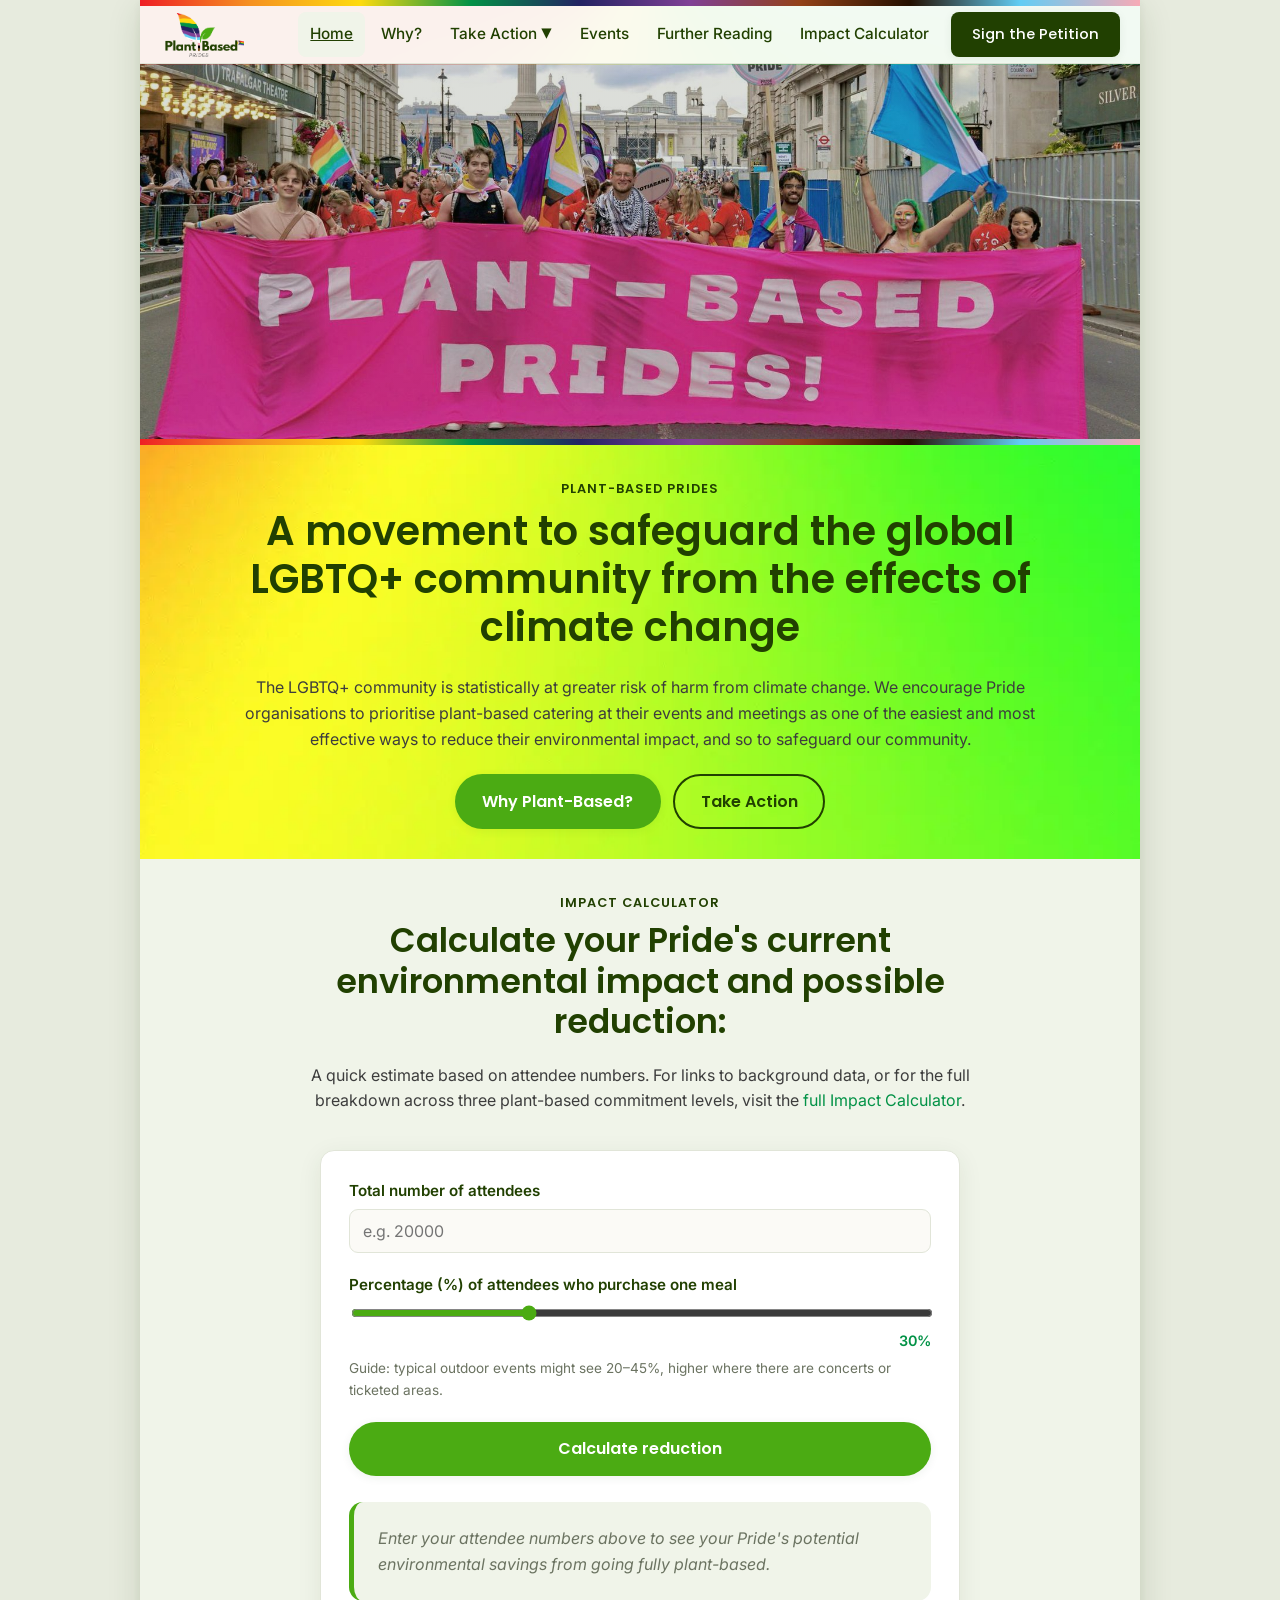
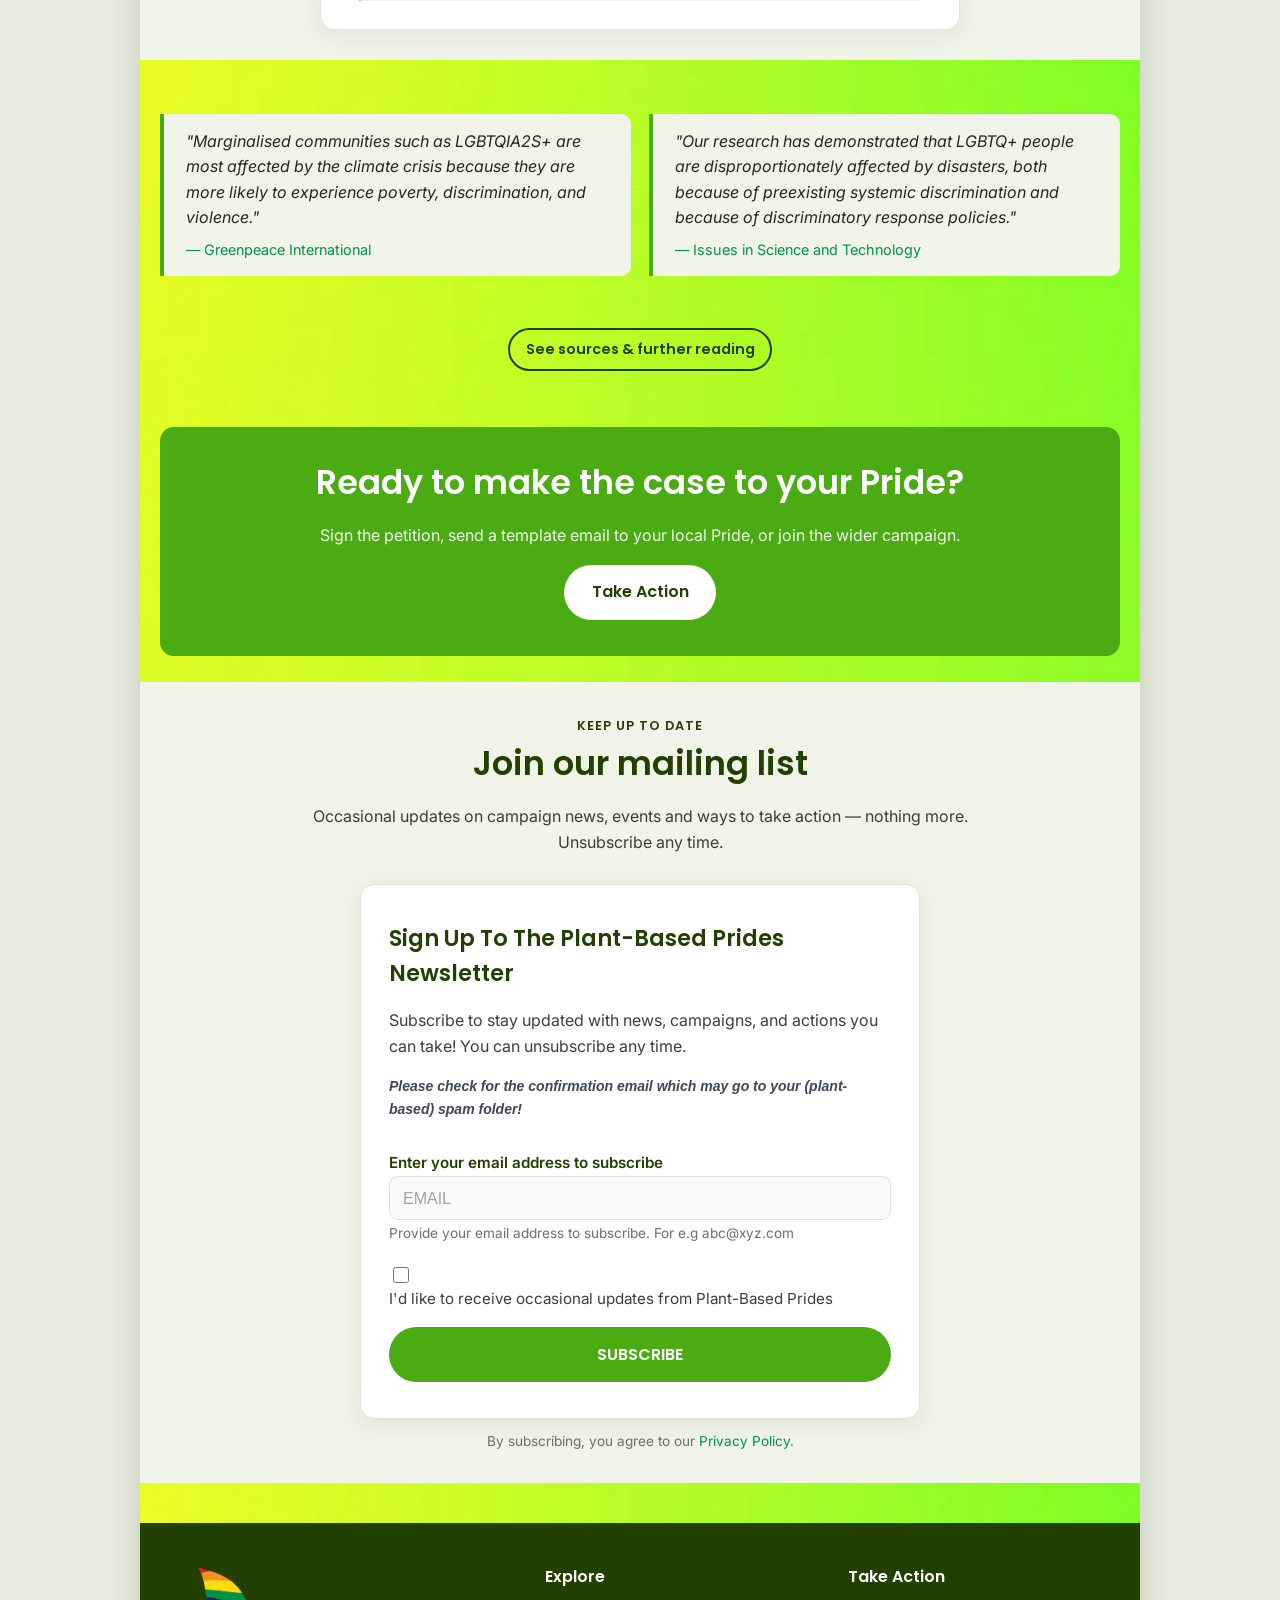
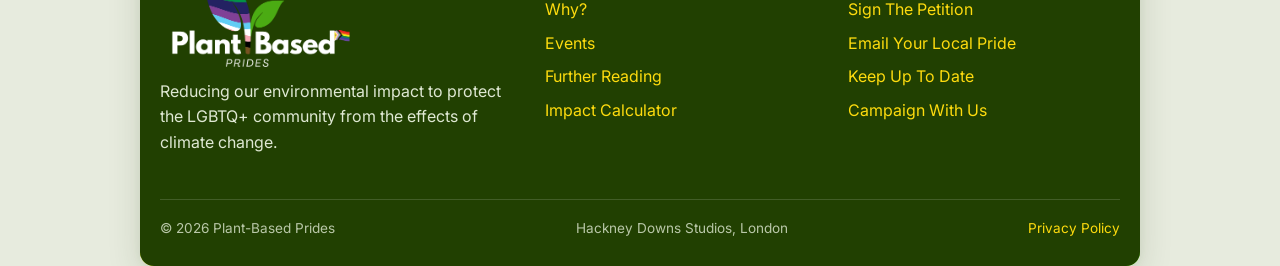
==== commit 4b834a8b: "Update index.html" ====
--- a/index.html
+++ b/index.html
@@ -200,6 +200,13 @@
                 </div>
               </div>
               <div style="padding: 8px 0;">
+                <div class="sib-form-block" style="font-family:Helvetica, sans-serif; font-size:14px; font-style:italic; text-align:left; color:#3C4858; background-color:transparent; text-align:left">
+                  <div class="sib-text-form-block">
+                    <p><strong>Please check for the confirmation email which may go to your (plant-based) spam folder!</strong></p>
+                  </div>
+                </div>
+              </div>
+              <div style="padding: 8px 0;">
                 <div class="sib-input sib-form-block">
                   <div class="form__entry entry_block">
                     <div class="form__label-row ">
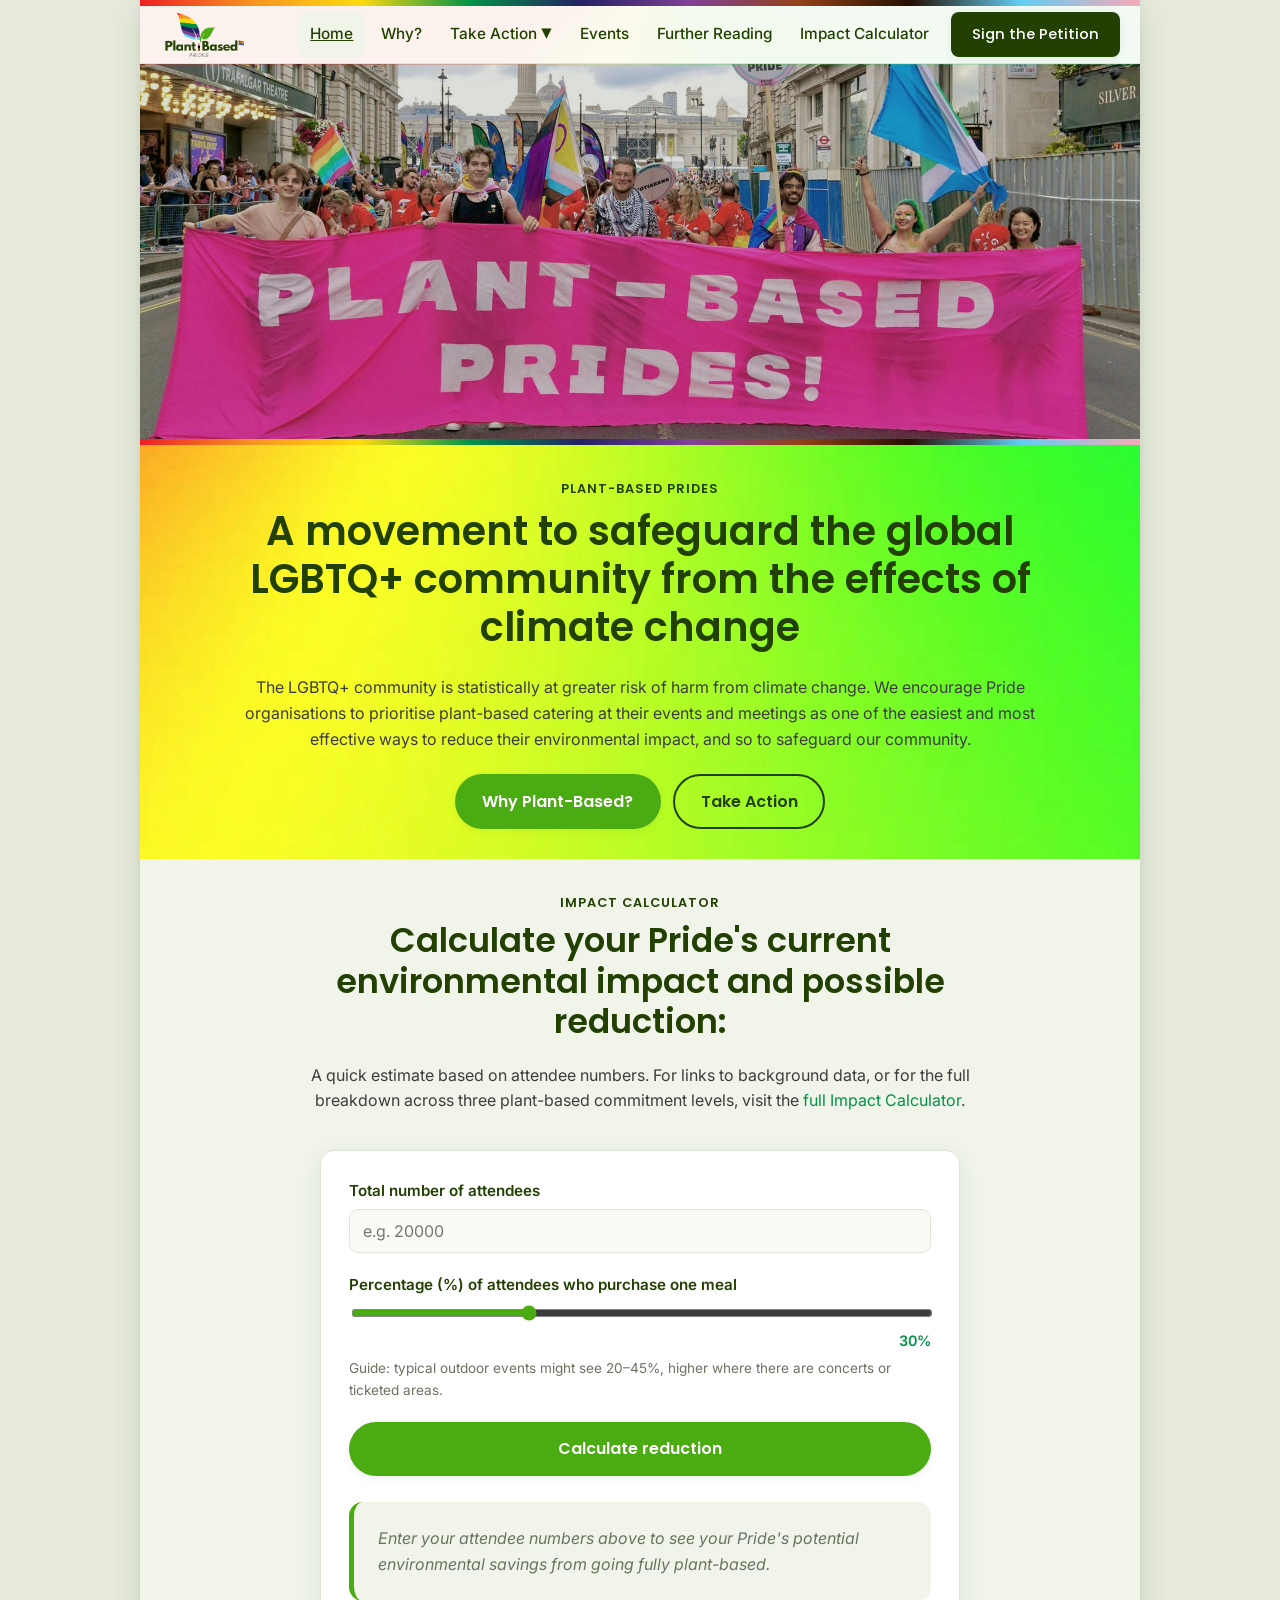
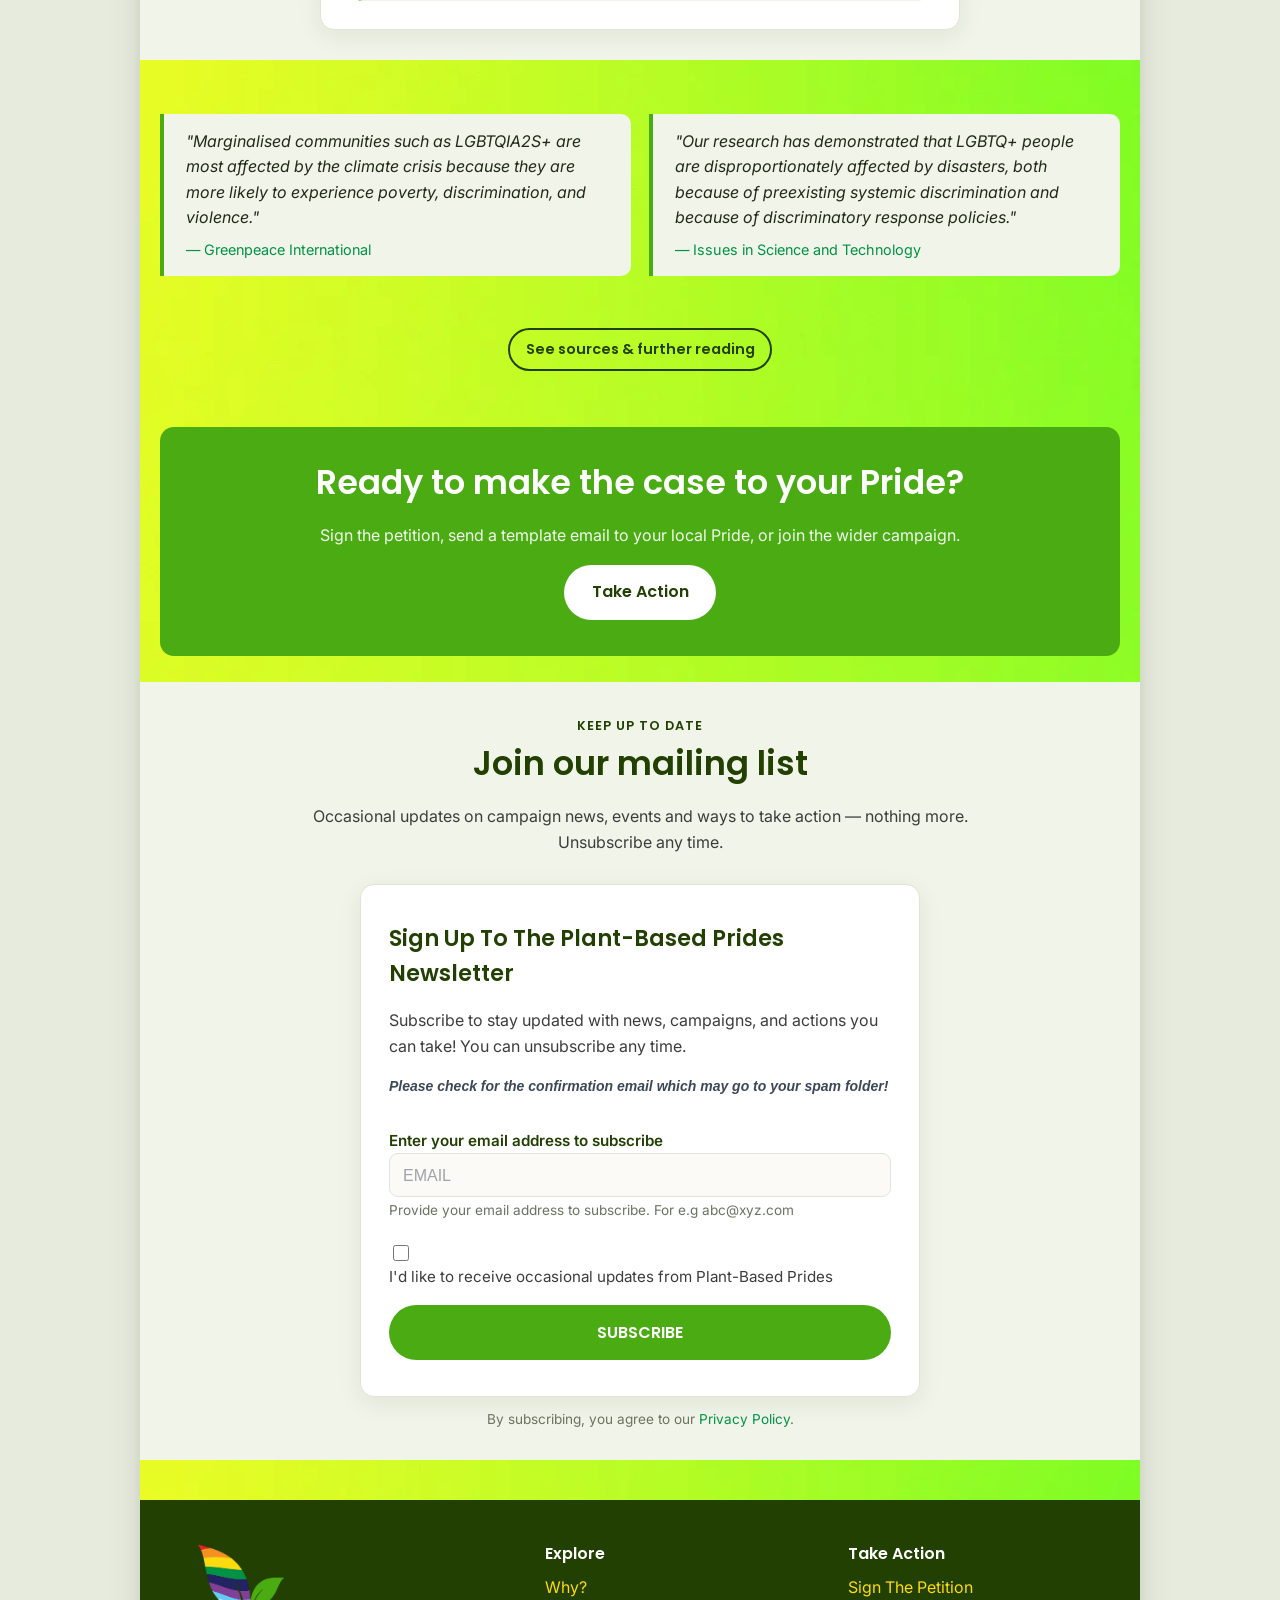
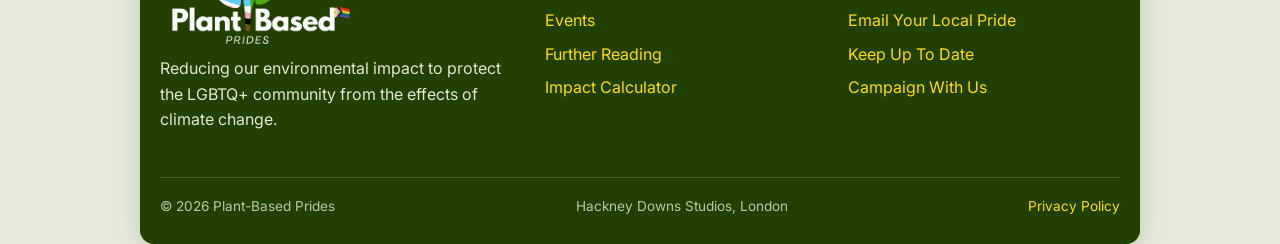
==== commit 659e4b53: "Remove '(plant-based)' from spam folder message" ====
--- a/index.html
+++ b/index.html
@@ -202,7 +202,7 @@
               <div style="padding: 8px 0;">
                 <div class="sib-form-block" style="font-family:Helvetica, sans-serif; font-size:14px; font-style:italic; text-align:left; color:#3C4858; background-color:transparent; text-align:left">
                   <div class="sib-text-form-block">
-                    <p><strong>Please check for the confirmation email which may go to your (plant-based) spam folder!</strong></p>
+                    <p><strong>Please check for the confirmation email which may go to your spam folder!</strong></p>
                   </div>
                 </div>
               </div>
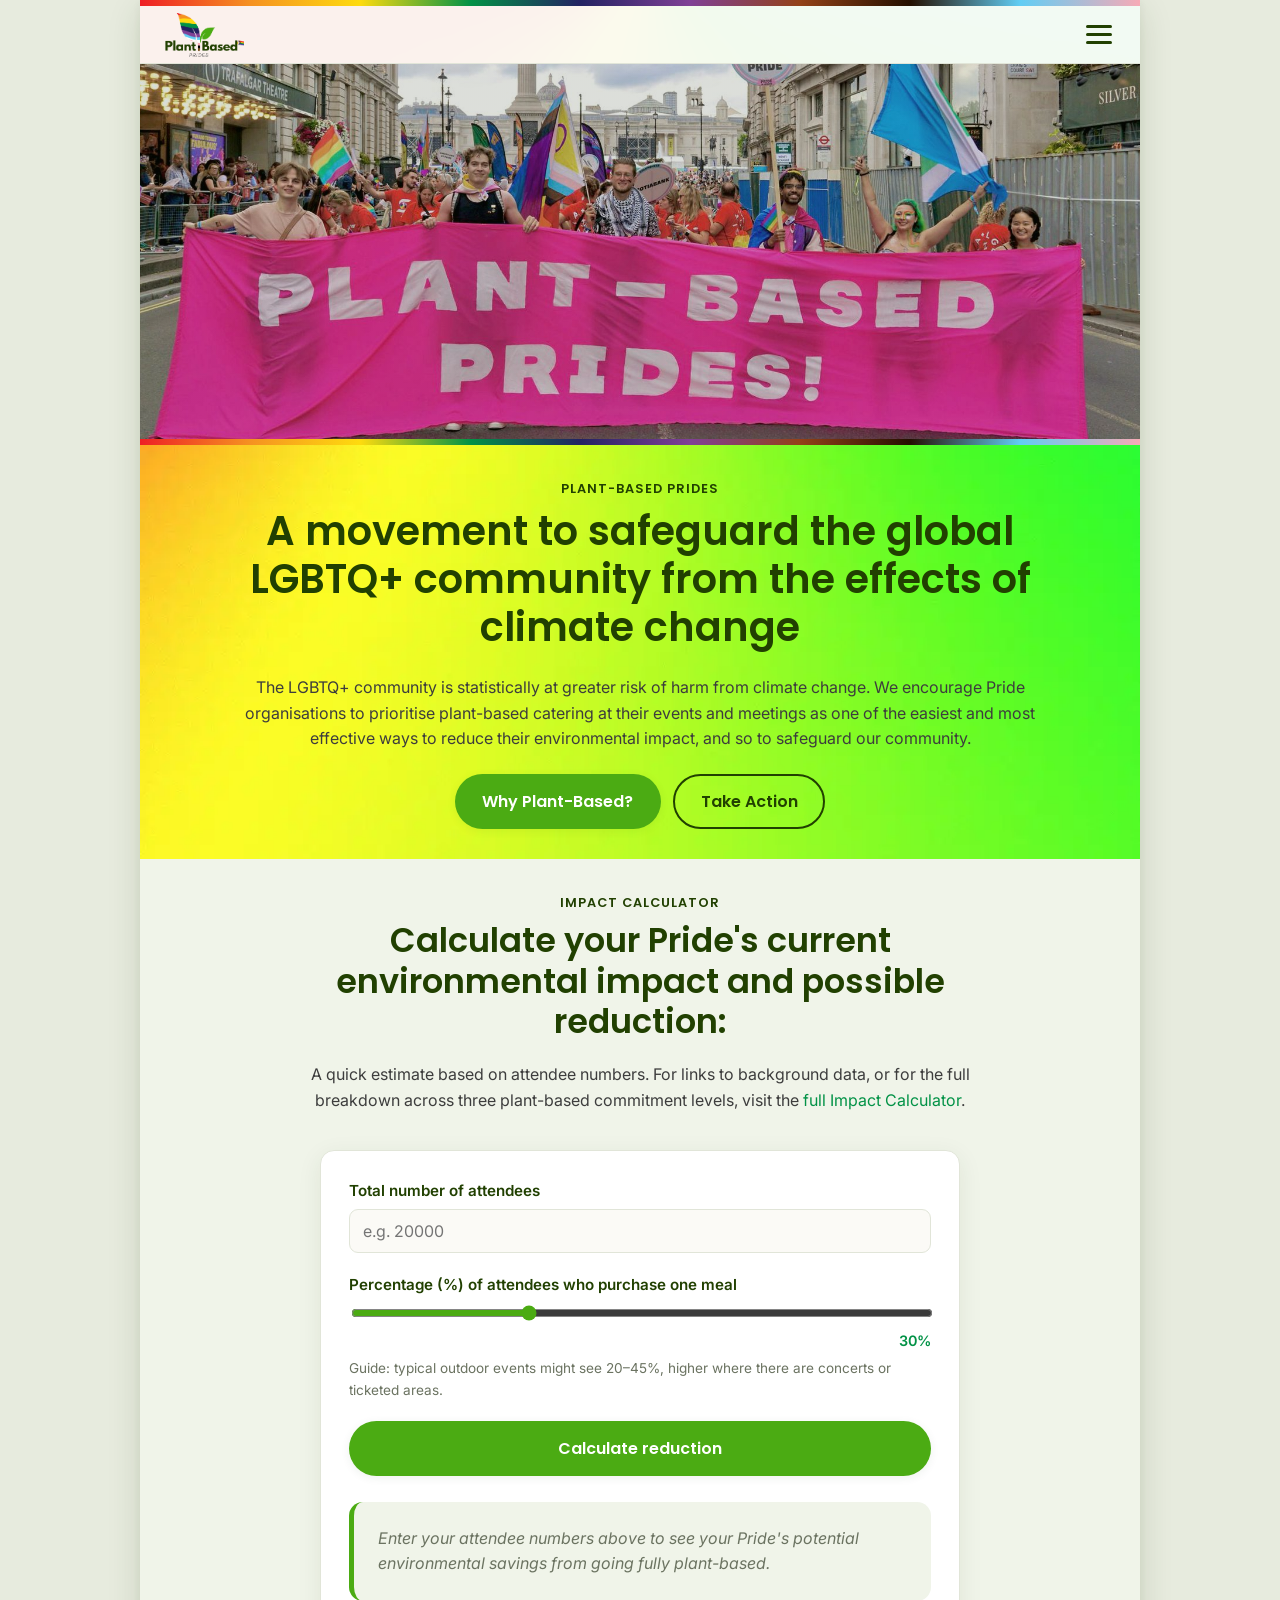
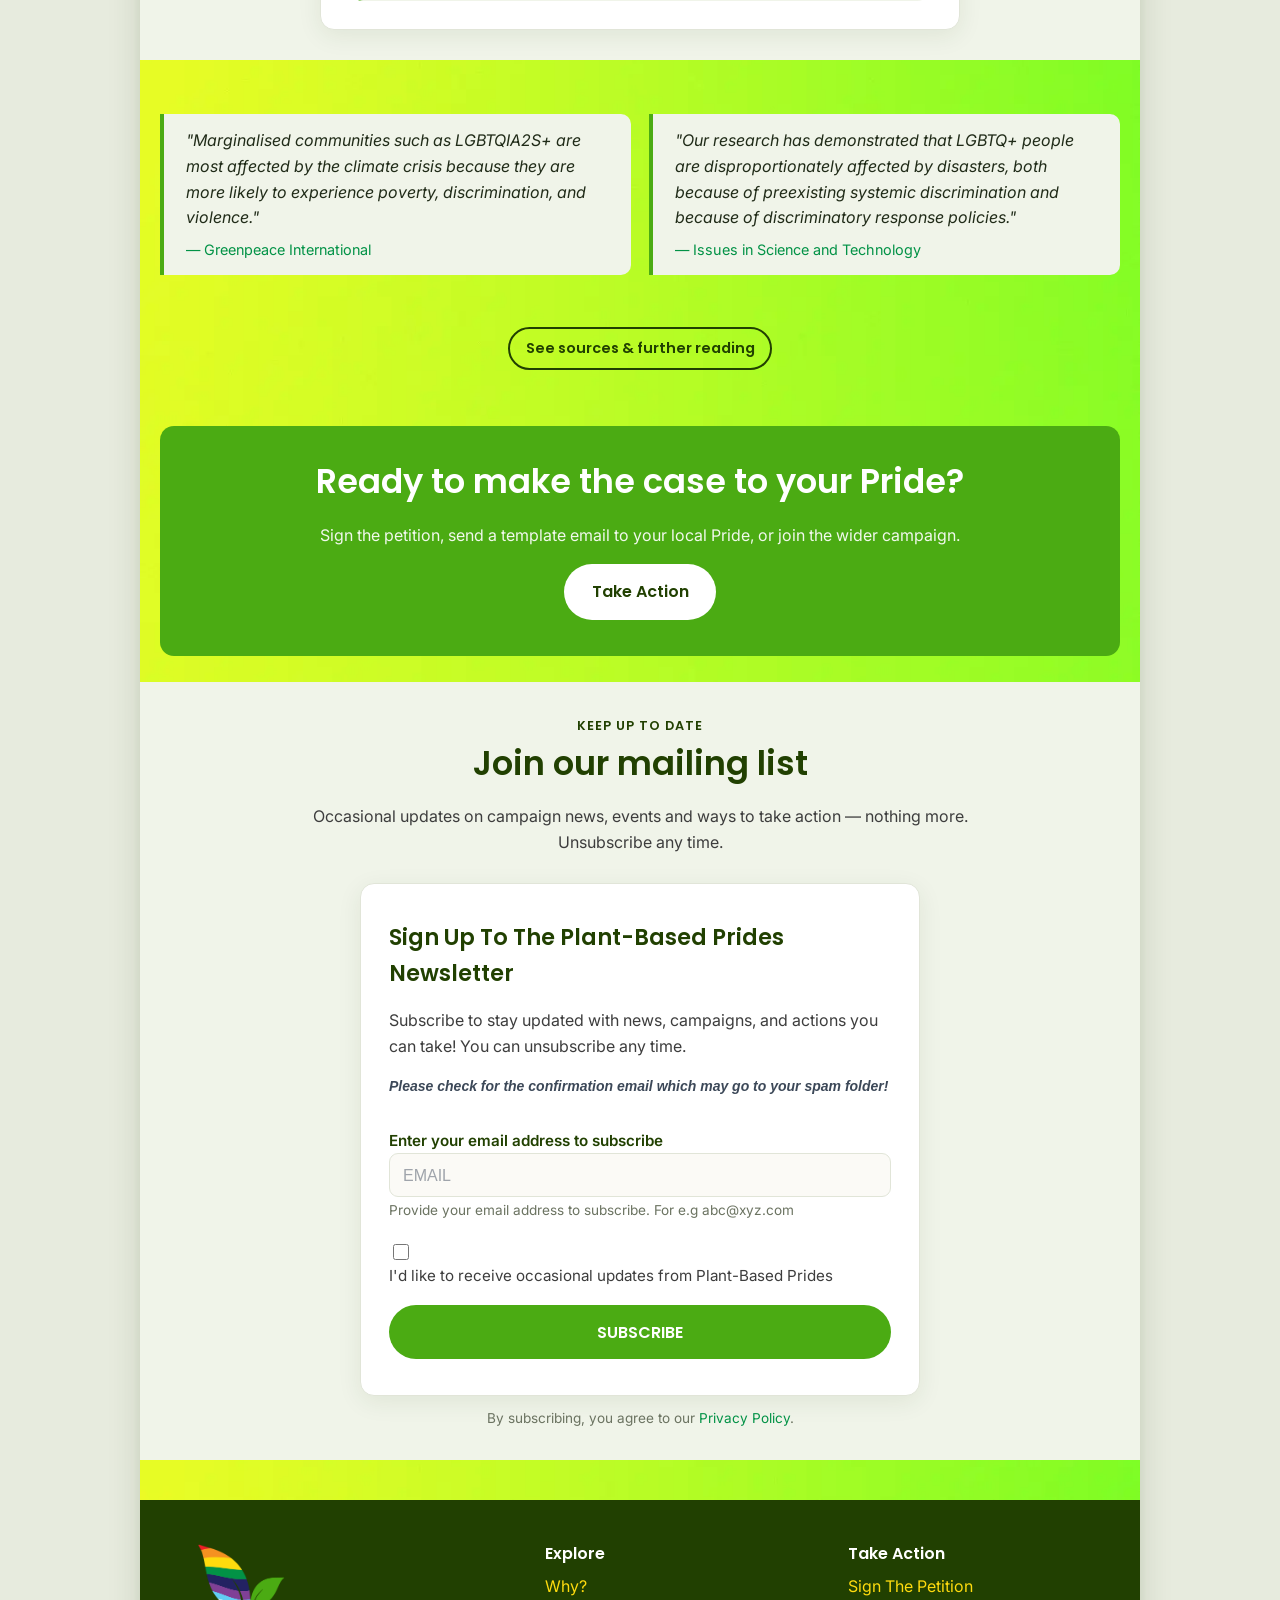
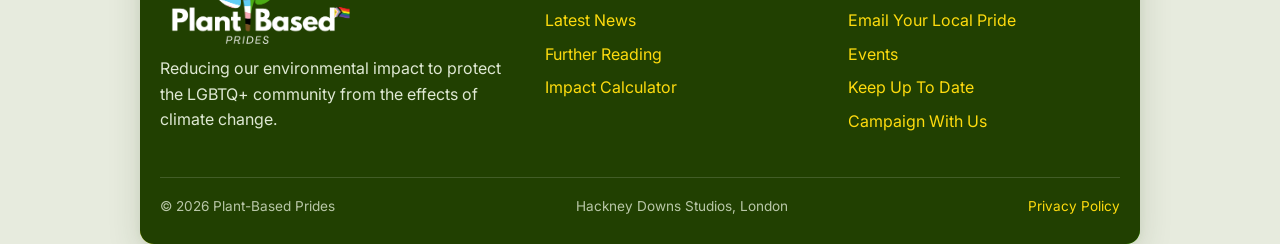
==== commit a1b4519c: "Add files via upload" ====
--- a/index.html
+++ b/index.html
@@ -60,11 +60,12 @@
           <ul class="dropdown-menu">
             <li><a href="https://act.plantbasedbritain.org/plant_based_prides_petition" target="_blank" rel="noopener">Sign The Petition<span class="dd-desc">Add your name to the campaign petition</span></a></li>
             <li><a href="email-your-local-pride.html">Email Your Local Pride<span class="dd-desc">Template emails, three ways to make the case</span></a></li>
+            <li><a href="events.html">Events<span class="dd-desc">Pride marches, workshops and talks we're attending</span></a></li>
             <li><a href="keep-up-to-date.html">Keep Up To Date<span class="dd-desc">Join our mailing list for news and updates</span></a></li>
             <li><a href="https://act.plantbasedbritain.org/plant_based_pride_sign_up" target="_blank" rel="noopener">Campaign With Us<span class="dd-desc">Join the wider Plant-Based Prides campaign</span></a></li>
           </ul>
         </li>
-        <li><a href="events.html">Events</a></li>
+        <li><a href="latest-news.html">Latest News</a></li>
         <li><a href="further-reading.html">Further Reading</a></li>
         <li><a href="impact-calculator.html">Impact Calculator</a></li>
         <li><a class="btn btn-primary btn-sm" href="https://act.plantbasedbritain.org/plant_based_prides_petition" target="_blank" rel="noopener">Sign the Petition</a></li>
@@ -268,7 +269,7 @@
         <h4>Explore</h4>
         <ul>
           <li><a href="why.html">Why?</a></li>
-          <li><a href="events.html">Events</a></li>
+          <li><a href="latest-news.html">Latest News</a></li>
           <li><a href="further-reading.html">Further Reading</a></li>
           <li><a href="impact-calculator.html">Impact Calculator</a></li>
         </ul>
@@ -278,6 +279,7 @@
         <ul>
           <li><a href="https://act.plantbasedbritain.org/plant_based_prides_petition" target="_blank" rel="noopener">Sign The Petition</a></li>
           <li><a href="email-your-local-pride.html">Email Your Local Pride</a></li>
+          <li><a href="events.html">Events</a></li>
           <li><a href="keep-up-to-date.html">Keep Up To Date</a></li>
           <li><a href="https://act.plantbasedbritain.org/plant_based_pride_sign_up" target="_blank" rel="noopener">Campaign With Us</a></li>
         </ul>
